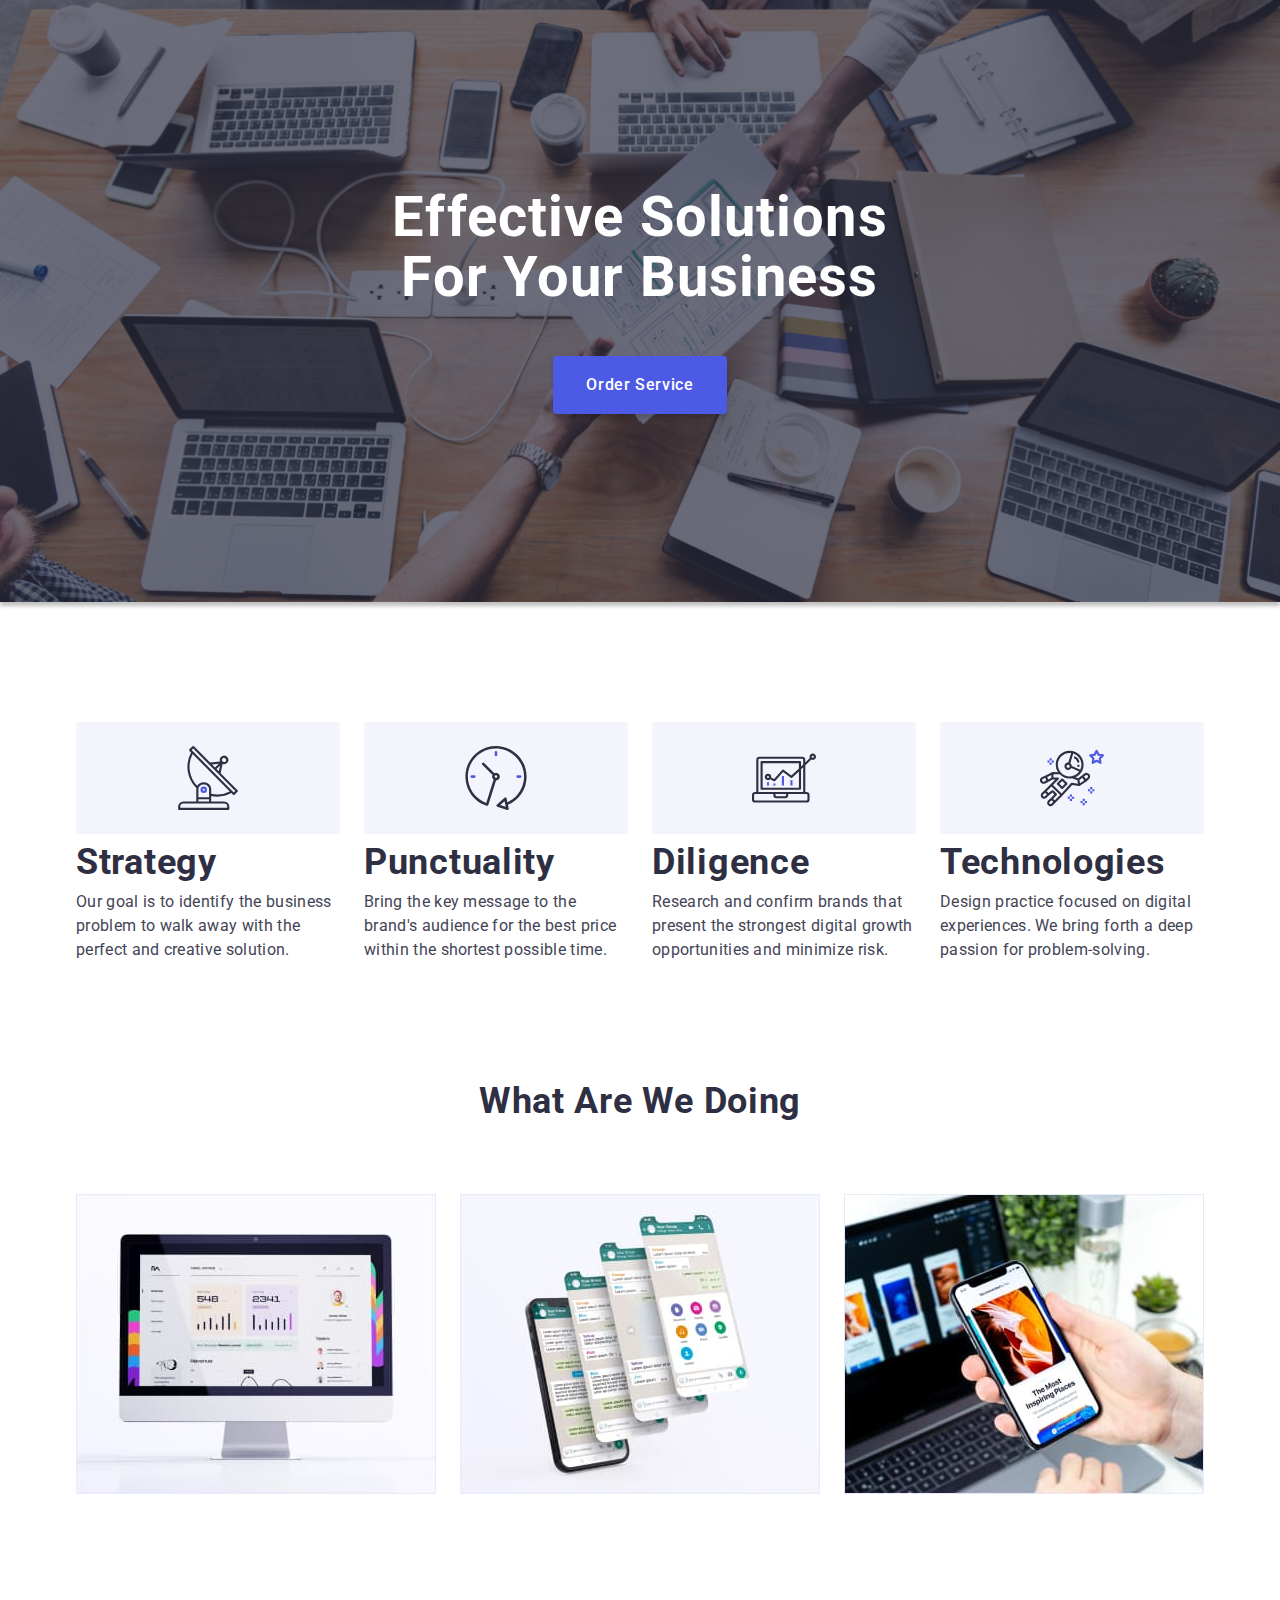
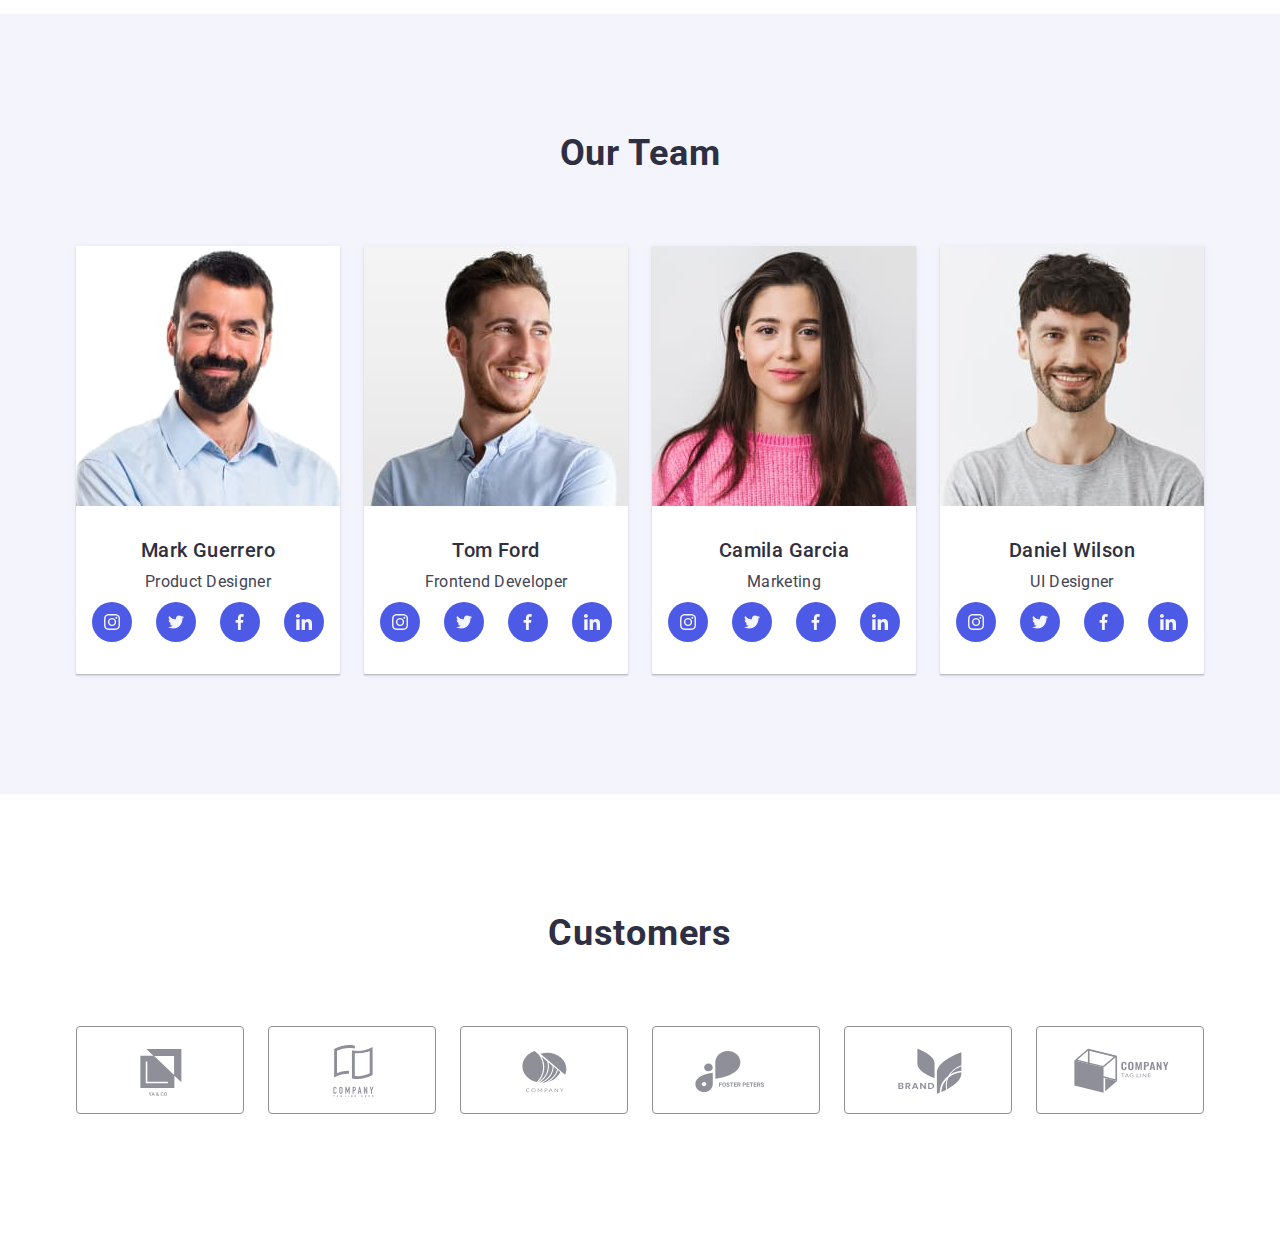
==== index.html @ 7eb2011d "added customers section" ====
<!DOCTYPE html>
<html lang="en">
  <head>
    <meta charset="UTF-8" />
    <meta http-equiv="X-UA-Compatible" content="IE=edge" />
    <meta name="viewport" content="width=device-width, initial-scale=1.0" />
    <title>Web Studio</title>
    <link rel="preconnect" href="https://fonts.googleapis.com" />
    <link rel="preconnect" href="https://fonts.gstatic.com" crossorigin />
    <link
      href="https://fonts.googleapis.com/css2?family=Raleway:wght@800&family=Roboto:wght@400;500;700;900&display=swap"
      rel="stylesheet"
    />
    <link rel="preconnect" href="https://fonts.googleapis.com" />
    <link rel="preconnect" href="https://fonts.gstatic.com" crossorigin />
    <link
      rel="stylesheet"
      href="https://cdnjs.cloudflare.com/ajax/libs/modern-normalize/1.1.0/modern-normalize.min.css"
    />
    <link rel="stylesheet" href="./css/styles.css" />
    <link rel="stylesheet" href="./css/mobile.css" />
    <link rel="stylesheet" href="./css/tablet.css" />
    <link rel="stylesheet" href="./css/desktop.css" />
  </head>
  <body>
    <main>
      <!-- hero -->
      <section class="section hero-section">
        <div class="container">
          <h1 class="title hero-title">
            Effective Solutions for Your Business
          </h1>
          <button type="button" class="button hero-button" data-modal-open>
            Order Service
          </button>
        </div>
      </section>

      <!-- секція переваги -->
      <section class="advantages-section">
        <div class="container">
          <h2 class="visually-hidden">advantages</h2>
          <ul class="list advantages-list">
            <li class="item">
              <div class="advantages-icon-thumb">
                <svg width="64" height="64">
                  <use href="./images/icons.svg#icon-antenna"></use>
                </svg>
              </div>
              <h3 class="title advantages-title">Strategy</h3>
              <p class="description-paragraph">
                Our goal is to identify the business problem to walk away with
                the perfect and creative solution.
              </p>
            </li>
            <li class="item">
              <div class="advantages-icon-thumb">
                <svg width="64" height="64">
                  <use href="./images/icons.svg#icon-clock"></use>
                </svg>
              </div>
              <h3 class="title advantages-title">Punctuality</h3>
              <p class="description-paragraph">
                Bring the key message to the brand's audience for the best price
                within the shortest possible time.
              </p>
            </li>
            <li class="item">
              <div class="advantages-icon-thumb">
                <svg width="64" height="64">
                  <use href="./images/icons.svg#icon-diagram"></use>
                </svg>
              </div>
              <h3 class="title advantages-title">Diligence</h3>
              <p class="description-paragraph">
                Research and confirm brands that present the strongest digital
                growth opportunities and minimize risk.
              </p>
            </li>
            <li class="item">
              <div class="advantages-icon-thumb">
                <svg width="64" height="64">
                  <use href="./images/icons.svg#icon-astronaut"></use>
                </svg>
              </div>
              <h3 class="title advantages-title">Technologies</h3>
              <p class="description-paragraph">
                Design practice focused on digital experiences. We bring forth a
                deep passion for problem-solving.
              </p>
            </li>
          </ul>
        </div>
      </section>

      <!-- секція що ми робимо -->
      <section class="doing-section">
        <div class="container">
          <h2 class="title section-title doing-title">What are we doing</h2>
          <ul class="list doing-list">
            <li class="item">
              <img src="./images/img1.jpg" alt="computer" width="360" />
            </li>
            <li class="item">
              <img src="./images/img2.jpg" alt="cellphone scrins" width="360" />
            </li>
            <li class="item">
              <img src="./images/img3.jpg" alt="cellphone" width="360" />
            </li>
          </ul>
        </div>
      </section>
      
      <!-- секція наша команда  -->
      <section class="team-section">
        <div class="container">
          <h2 class="title section-title">Our Team</h2>
          <ul class="list team-list">
            <li class="item">
              <img src="./images/team1.jpg" alt="Mark Guerrero" width="264" />
              <div class="team-descr">
                <h3 class="title card-title">Mark Guerrero</h3>
                <p class="description-paragraph">Product Designer</p>
                <ul class="social-media-list list">
                  <li class="social-media-item">
                    <a href="" class="social-media-link">
                      <svg class="social-media-icon" width="16" height="16">
                        <use href="./images/icons.svg#icon-instagram"></use>
                      </svg>
                    </a>
                  </li>
                  <li class="social-media-item">
                    <a href="" class="social-media-link">
                      <svg class="social-media-icon" width="16" height="16">
                        <use href="./images/icons.svg#icon-twitter"></use>
                      </svg>
                    </a>
                  </li>
                  <li class="social-media-item">
                    <a href="" class="social-media-link">
                      <svg class="social-media-icon" width="16" height="16">
                        <use href="./images/icons.svg#icon-facebook"></use>
                      </svg>
                    </a>
                  </li>
                  <li class="social-media-item">
                    <a href="" class="social-media-link">
                      <svg class="social-media-icon" width="16" height="16">
                        <use href="./images/icons.svg#icon-linkedin"></use>
                      </svg>
                    </a>
                  </li>
                </ul>
              </div>
            </li>
            <li class="item">
              <img src="./images/team2.jpg" alt="Tom Ford" width="264" />
              <div class="team-descr">
                <h3 class="title card-title">Tom Ford</h3>
                <p class="description-paragraph">Frontend Developer</p>
                <ul class="social-media-list list">
                  <li class="social-media-item">
                    <a href="" class="social-media-link">
                      <svg class="social-media-icon" width="16" height="16">
                        <use href="./images/icons.svg#icon-instagram"></use>
                      </svg>
                    </a>
                  </li>
                  <li class="social-media-item">
                    <a href="" class="social-media-link">
                      <svg class="social-media-icon" width="16" height="16">
                        <use href="./images/icons.svg#icon-twitter"></use>
                      </svg>
                    </a>
                  </li>
                  <li class="social-media-item">
                    <a href="" class="social-media-link">
                      <svg class="social-media-icon" width="16" height="16">
                        <use href="./images/icons.svg#icon-facebook"></use>
                      </svg>
                    </a>
                  </li>
                  <li class="social-media-item">
                    <a href="" class="social-media-link">
                      <svg class="social-media-icon" width="16" height="16">
                        <use href="./images/icons.svg#icon-linkedin"></use>
                      </svg>
                    </a>
                  </li>
                </ul>
              </div>
            </li>
            <li class="item">
              <img src="./images/team3.jpg" alt="Camila Garcia" width="264" />
              <div class="team-descr">
                <h3 class="title card-title">Camila Garcia</h3>
                <p class="description-paragraph">Marketing</p>
                <ul class="social-media-list list">
                  <li class="social-media-item">
                    <a href="" class="social-media-link">
                      <svg class="social-media-icon" width="16" height="16">
                        <use href="./images/icons.svg#icon-instagram"></use>
                      </svg>
                    </a>
                  </li>
                  <li class="social-media-item">
                    <a href="" class="social-media-link">
                      <svg class="social-media-icon" width="16" height="16">
                        <use href="./images/icons.svg#icon-twitter"></use>
                      </svg>
                    </a>
                  </li>
                  <li class="social-media-item">
                    <a href="" class="social-media-link">
                      <svg class="social-media-icon" width="16" height="16">
                        <use href="./images/icons.svg#icon-facebook"></use>
                      </svg>
                    </a>
                  </li>
                  <li class="social-media-item">
                    <a href="" class="social-media-link">
                      <svg class="social-media-icon" width="16" height="16">
                        <use href="./images/icons.svg#icon-linkedin"></use>
                      </svg>
                    </a>
                  </li>
                </ul>
              </div>
            </li>
            <li class="item">
              <img src="./images/team4.jpg" alt="Daniel Wilson" width="264" />
              <div class="team-descr">
                <h3 class="title card-title">Daniel Wilson</h3>
                <p class="description-paragraph">UI Designer</p>
                <ul class="social-media-list list">
                  <li class="social-media-item">
                    <a href="" class="social-media-link">
                      <svg class="social-media-icon" width="16" height="16">
                        <use href="./images/icons.svg#icon-instagram"></use>
                      </svg>
                    </a>
                  </li>
                  <li class="social-media-item">
                    <a href="" class="social-media-link">
                      <svg class="social-media-icon" width="16" height="16">
                        <use href="./images/icons.svg#icon-twitter"></use>
                      </svg>
                    </a>
                  </li>
                  <li class="social-media-item">
                    <a href="" class="social-media-link">
                      <svg class="social-media-icon" width="16" height="16">
                        <use href="./images/icons.svg#icon-facebook"></use>
                      </svg>
                    </a>
                  </li>
                  <li class="social-media-item">
                    <a href="" class="social-media-link">
                      <svg class="social-media-icon" width="16" height="16">
                        <use href="./images/icons.svg#icon-linkedin"></use>
                      </svg>
                    </a>
                  </li>
                </ul>
              </div>
            </li>
          </ul>
        </div>
      </section>

      <!-- секція клієнти -->
      <section class="customers-section">
        <div class="container">
          <h2 class="title section-title">Customers</h2>
          <ul class="list customers-list">
            <li class="customers-list-item">
              <a class="customers-link link" href="">
                <svg class="customers-icon" width="104" height="56">
                  <use href="./images/icons.svg#icon-customer1"></use>
                </svg>
              </a>
            </li>
            <li class="customers-list-item">
              <a class="customers-link link" href="">
                <svg class="customers-icon" width="104" height="56">
                  <use href="./images/icons.svg#icon-customer2"></use>
                </svg>
              </a>
            </li>
            <li class="customers-list-item">
              <a class="customers-link link" href="">
                <svg class="customers-icon" width="104" height="56">
                  <use href="./images/icons.svg#icon-customer3"></use>
                </svg>
              </a>
            </li>
            <li class="customers-list-item">
              <a class="customers-link link" href="">
                <svg class="customers-icon" width="104" height="56">
                  <use href="./images/icons.svg#icon-customer4"></use>
                </svg>
              </a>
            </li>
            <li class="customers-list-item">
              <a class="customers-link link" href="">
                <svg class="customers-icon" width="104" height="56">
                  <use href="./images/icons.svg#icon-customer5"></use>
                </svg>
              </a>
            </li>
            <li class="customers-list-item">
              <a class="customers-link link" href="">
                <svg class="customers-icon" width="104" height="56">
                  <use href="./images/icons.svg#icon-customer6"></use>
                </svg>
              </a>
            </li>
          </ul>
        </div>
      </section>
    </main>
  </body>
</html>
---- css/styles.css ----
/* root */
:root {
    --primary-font: 'Roboto', sans-serif;
    --secondary-font: 'Raleway', sans-serif;
    --primary-black-color: #2E2F42;
    --primary-white-color: #fff;
    --secondary-white-color: #F4F4FD;
    --secondary-black-color: #434455;
    --grey-on-footer-color: #E7E9FC;
    --primary-blue-color: #4D5AE5;
    --secondary-blue-color: #404BBF;
    --grey-icon-color: #8E8F99;
    --modal-window-color: #FCFCFC;
    --duration: 250ms;
    --timing-function: cubic-bezier(0.4, 0, 0.2, 1);
}

/* general styles */
h1,
h2,
h3,
h4,
h5,
h6,
ul,
div,
section,
p,
img {
    margin: 0;
    padding: 0;
}

.list {
    list-style: none;
}

a {
    text-decoration: none;
}

body {
    color: var(--primary-black-color);
    background-color: var(--primary-white-color);
    font-family: var(--primary-font);
}

img {
    display: block;
    max-width: 100%;
    height: auto;
}

.visually-hidden {
    position: absolute;
    height: 1px;
    margin: -1px;
    border: 0;
    padding: 0;
    white-space: nowrap;
    clip-path: inset(100%);
    clip: rect(0 0 0 0);
    overflow: hidden;
    width: 1px;
}

.container {
    max-width: 428px;
    width: 100%;
    padding-left: 15px;
    padding-right: 15px;
    margin: 0 auto;
}

.button {
    border: none;
    cursor: pointer;
    transition: background-color var(--duration) var(--timing-function), color var(--duration) var(--timing-function);
    border-radius: 4px;
    border: 1px solid transparent;
}

.flex {
    display: flex;
}

/* titles */
.section-title {
    font-size: 36px;
    line-height: 1.11;
    text-align: center;
    letter-spacing: 0.02em;
    text-transform: capitalize;
}

.advantages-title {
    font-weight: 700;
    font-size: 36px;
    line-height: calc(40 / 36);
    letter-spacing: 0.02em;
    color: var(--primary-black-color);
    text-align: center;
}

/* paragraphs */
.description-paragraph {
    font-weight: 500;
    font-size: 16px;
    line-height: 1.5;
    letter-spacing: 0.02em;
    color: var(--secondary-black-color);
}

/* hero */
.hero-section {
    padding-top: 100px;
    padding-bottom: 100px;
    background-color: var(--primary-black-color);
    text-align: center;
    background-image: linear-gradient(rgba(46, 47, 66, 0.7), rgba(46, 47, 66, 0.7)), url(../images/people-office.jpg);
    background-repeat: no-repeat;
    background-position: center; 
    background-color: var(--primary-black-color);
    background-size: cover;
    margin-left: auto;
    margin-right: auto;
    box-shadow: 0px 4px 4px rgba(0, 0, 0, 0.25);
}

.hero-title {
    max-width: 320px;
    margin: 0 auto 48px auto;
    color: var(--primary-white-color);
    text-transform: capitalize;
    text-align: center;
}

.hero-button {
    padding: 16px 32px;
    box-shadow: 0px 4px 4px rgba(0, 0, 0, 0.15);
    font-weight: 500;
    font-size: 16px;
    line-height: 1.5;
    letter-spacing: 0.04em;
    color: var(--primary-white-color);
    background-color: var(--primary-blue-color);
}

/* advantages section */
.advantages-section {
    max-width: 100%;
    padding-top: 120px;
    padding-bottom: 120px;
    margin: 0 auto;
}

.advantages-list {
    display: flex;
    flex-direction: column;
    row-gap: 24px;
}
.advantages-list .item {
    flex-basis: calc((100% - 72px) / 4);
}

.advantages-list .advantages-title {
    margin-bottom: 8px;
}

.advantages-icon-thumb {
    display: none;
}


/* what are we doing section */

.doing-section {
    display: none;
}

/* our team section */

.team-section {
    padding-top: 96px;
    padding-bottom: 128px;
    background-color: var(--secondary-white-color);
}

.team-section .section-title {
    margin-bottom: 72px;
}

.team-list {
    display: flex;
    flex-direction: column;
    gap: 72px;
    margin: 0;
    padding: 0;
    justify-content: center;
    align-items: center;
}

.team-list .item {
    flex-basis: calc((100% - 72px) / 3);
    box-shadow: 0px 1px 6px rgba(46, 47, 66, 0.08), 0px 1px 1px rgba(46, 47, 66, 0.16), 0px 2px 1px rgba(46, 47, 66, 0.08);
}

.card-title {
    font-weight: 500;
    font-size: 20px;
    line-height: 1.2;
    text-align: center;
    letter-spacing: 0.02em;
}

.team-descr {
    padding: 32px 16px;
    background-color: var(--primary-white-color);
    border-radius: 0px 0px 4px 4px;
    text-align: center;
}

.description-paragraph {
    margin-top: 8px;
    font-weight: 400;
}

.social-media-list {
    margin-top: 8px;
    display: flex;
    justify-content: center;
    column-gap: 24px;
}

.social-media-link {
    display: flex;
    width: 40px;
    height: 40px;
    border-radius: 50%;
    background-color: var(--primary-blue-color);
    align-items: center;
    justify-content: center;
    transition: background-color var(--duration) var(--timing-function);
}

.social-media-link:hover, .social-media-link:focus {
    background-color: var(--secondary-blue-color);
}

.social-media-icon {
    fill: currentColor;
}

/* customers-section */
.customers-section {
    padding-top: 96px;
    padding-bottom: 96px;
}

.customers-list {
    display: flex;
    flex-direction: row;
    flex-wrap: wrap;
    margin-top: 72px;
    justify-content: center;
    column-gap: 16px;
    row-gap: 72px;
}

.customers-list-item {
    width: 190px;
    /* width: calc((100%-16px) / 2); */
    height: 88px;
    /* flex-basis: calc((100% - 72px) / 4); */

}

.customers-link {
    display: flex;
    width: 100%;
    height: 100%;
    color: var(--grey-icon-color);
    border: 1px solid var(--grey-icon-color);
    border-radius: 4px;
    align-items: center;
    justify-content: center;
    transition: color var(--duration) var(--timing-function), border-color var(--duration) var(--timing-function);
}

.customers-icon {
    fill: currentColor;
}

.customers-link:is(:hover, :focus) {
    color: var(--secondary-blue-color);
    border-color: var(--secondary-blue-color);
}
---- css/mobile.css ----
@media screen and (min-width: 480px) {
    .container {
        width: 100%;
    }

    .hero-section {
        padding-top: 112px;
        padding-bottom: 112px;
    }

    .hero-title {
        margin: 0 auto 72px auto;
        font-size: 36px;
        line-height: calc(40 / 36);
        letter-spacing: 0.02em;
    }

    /* advantages section */

    .advantages-section {
        padding-top: 96px;
        padding-bottom: 96px;
    }
    
    .advantages-list .advantages-title {
        margin-bottom: 8px;
    }

    /* our team section */

    /* customers-section */
}
---- css/tablet.css ----
@media screen and (min-width: 768px) {
    .container {
        max-width: 768px;
        width: 100%;
    }

    .hero-section {
        padding-top: 112px;
        padding-bottom: 112px;
    }

    .hero-title {
        margin: 0 auto 40px auto;
        max-width: 496px;
        font-size: 56px;
        line-height: 1.07;
    }

    .advantages-title {
        text-align: left;
    }

    /* advantages section */
    .advantages-section {
        max-width: 100%;
        margin: 0 auto;
    }
    
    .advantages-list {
        display: flex;
        flex-wrap: wrap;
        flex-direction: row;
        column-gap: 24px;
        row-gap: 72px;
        /* align-items: center; */
        justify-content: center;
    }

    .advantages-list .item {
        flex-basis: calc((100% - 24px) / 2);
    }
    
    .advantages-list .advantages-title {
        margin-bottom: 8px;
    }

    /* our team section */

    .team-section {
        padding-bottom: 104px;
    }

    .team-list {
        flex-direction: row;
        flex-wrap: wrap;
        column-gap: 24px;
        row-gap: 64px;
        margin: 0;
        padding: 0;
        justify-content: center;
        align-items: center;
    }

    .card-title {
        text-align: center;
    }

    /* customers-section */

    .customers-list {
        column-gap: 24px;
    }
}
---- css/desktop.css ----
@media screen and (min-width: 1200px) {
    .container {
        max-width: 1158px;
        width: 100%;
    }

    .hero-section {
        padding-top: 188px;
        padding-bottom: 188px;
    }

    .hero-title {
        margin: 0 auto 48px auto;
        max-width: 496px;
    }

    .description-paragraph {
        font-weight: 400;
    }

    /* advantages section */

.advantages-section {
    padding-top: 120px;
    padding-bottom: 120px;
}

.advantages-list {
    display: flex;

}

.advantages-list .item {
    flex-basis: calc((100% - 72px) / 4);
}

.advantages-list .advantages-title {
    margin-bottom: 8px;
}

.advantages-icon-thumb {
    display: flex;
    background-color: var(--secondary-white-color);
    width: 264px;
    height: 112px;
    justify-content: center;
    align-items: center;
    margin-bottom: 8px;
    border-radius: 4px;
}

/* what are we doing section */
.doing-section {
    display: block;
    padding-bottom: 120px;
}

.doing-title {
    margin-bottom: 72px;
}

.doing-list {
    display: flex;
    column-gap: 24px;
}

.doing-list .item {
    flex-basis: calc((100% - 48px) / 2);
}

/* our team section */

.team-section {
    padding-top: 120px;
    padding-bottom: 120px;
    background-color: var(--secondary-white-color);
}

.team-list {
    display: flex;
    flex-direction: row;
    flex-wrap: nowrap;
    column-gap: 24px;
}

.social-media-link:hover, .social-media-link:focus {
    background-color: var(--secondary-blue-color);
}

.social-media-icon {
    fill: currentColor;
}

/* customers-section */
.customers-section {
    padding-top: 120px;
    padding-bottom: 120px;
}

.customers-list {
    flex-wrap: nowrap;
}

.customers-list-item {
    width: 168px;
}

}
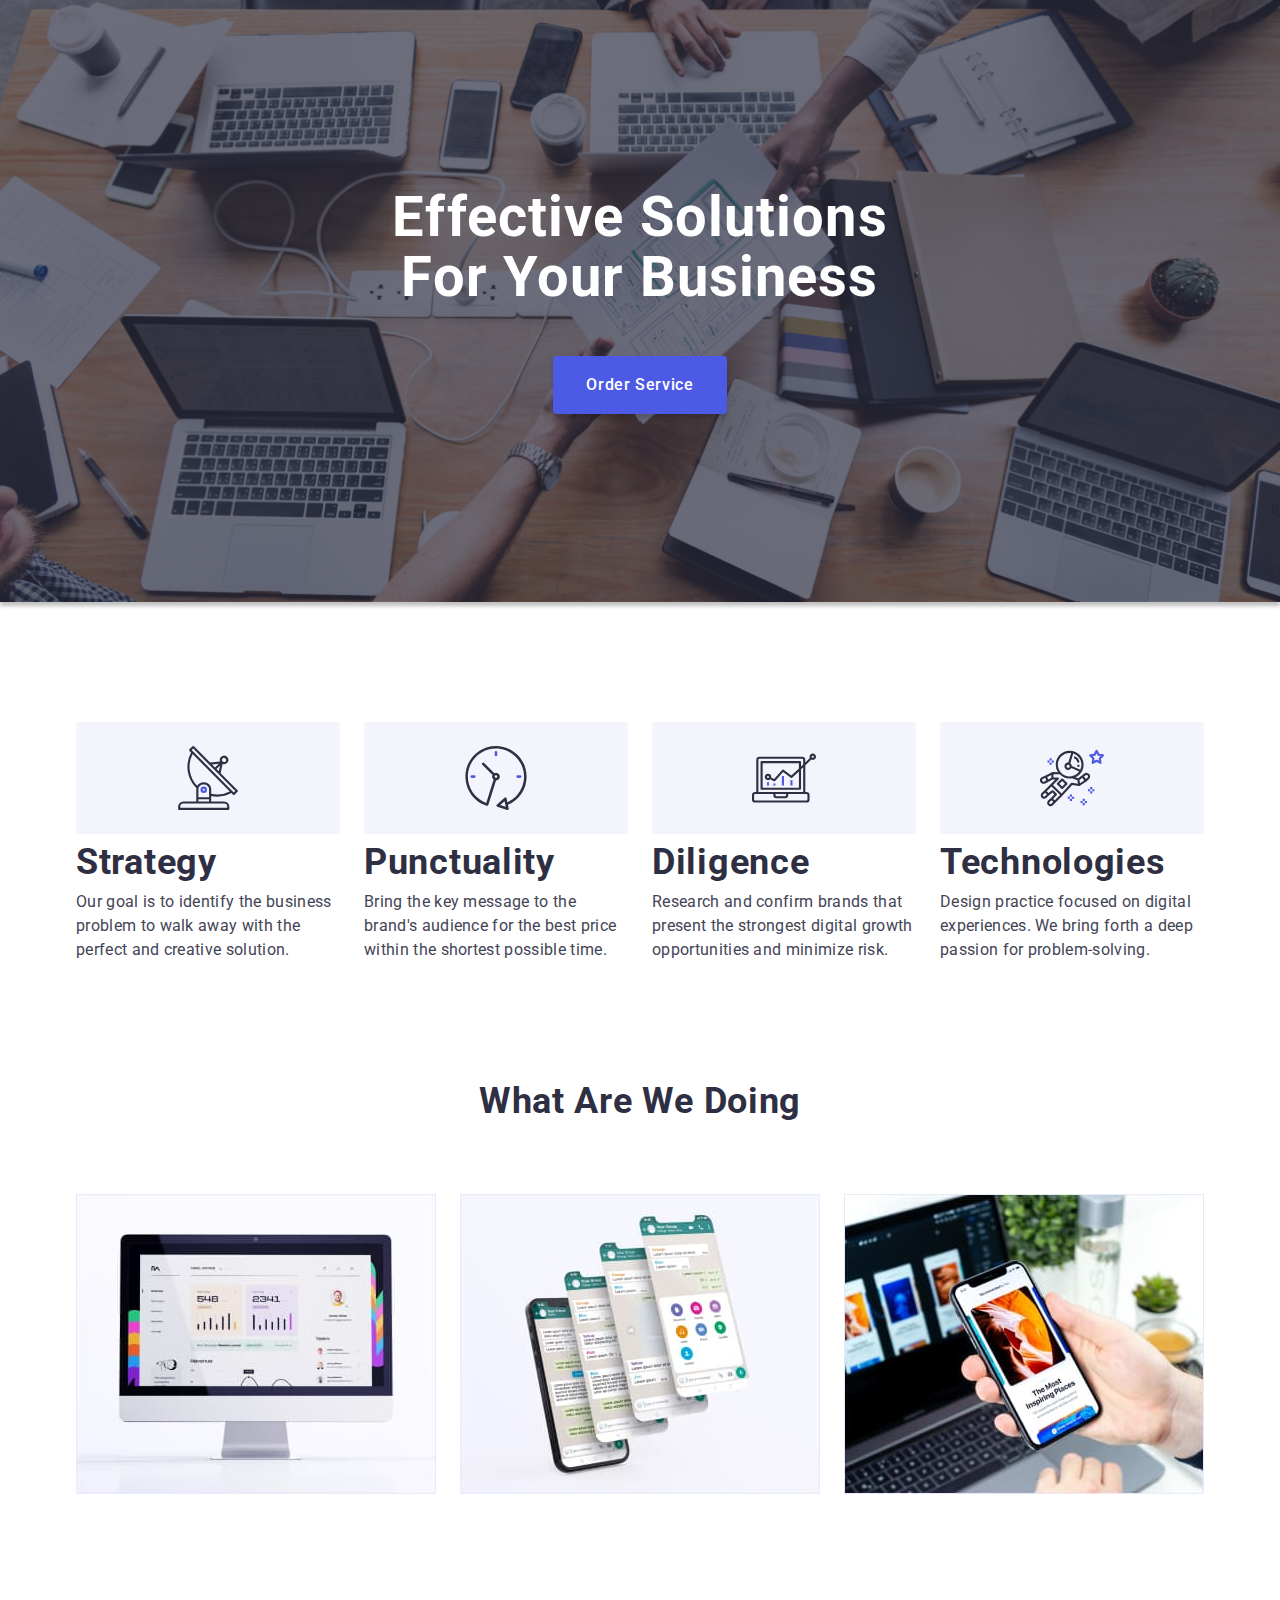
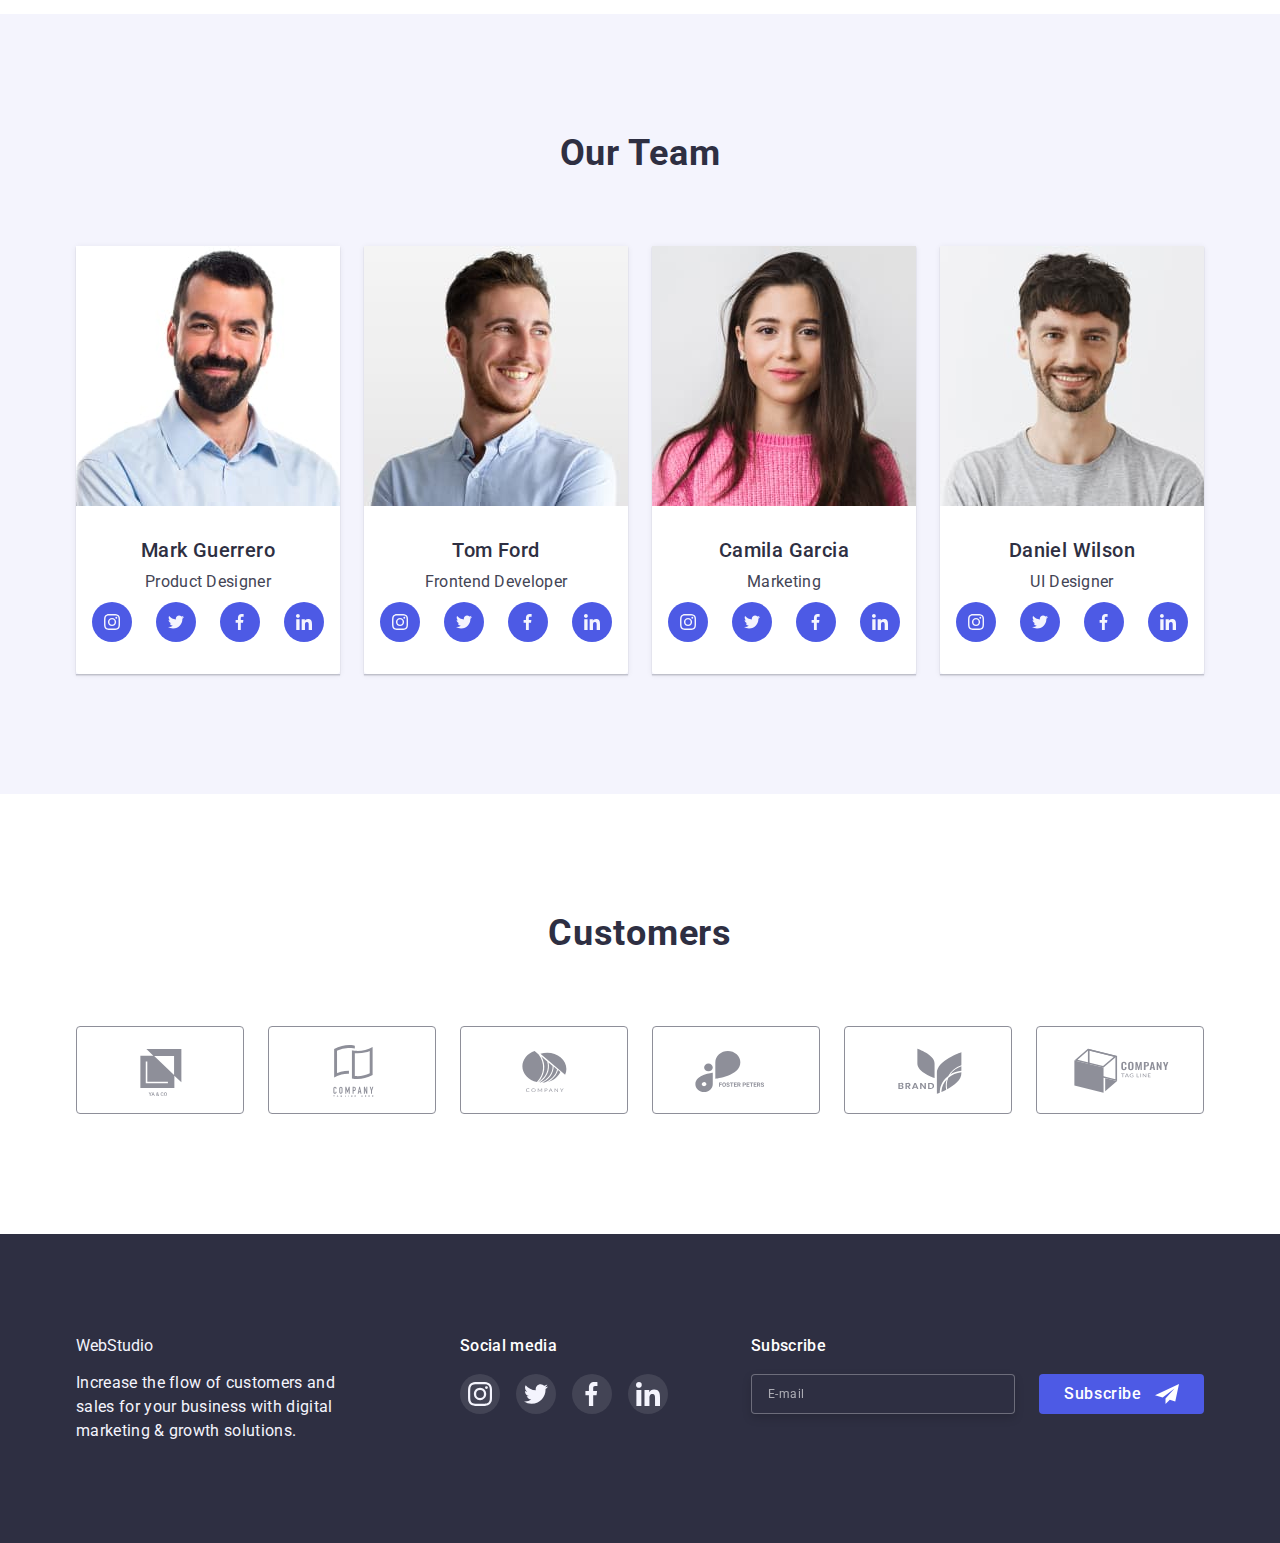
==== commit e76f7585: "started footer" ====
--- a/index.html
+++ b/index.html
@@ -319,5 +319,73 @@
         </div>
       </section>
     </main>
+
+    <footer class="footer-section">
+      <div class="container footer-container flex">
+        <!-- футер -->
+        <div class="footer-left-column">
+          <a class="logo footer-logo" href="./index.html"
+            ><span class="footer-logo-span">Web</span>Studio</a
+          >
+          <p class="description-paragraph footer-description">
+            Increase the flow of customers and sales for your business with
+            digital marketing & growth solutions.
+          </p>
+        </div>
+        <div class="footer-social-media-div">
+          <p class="footer-social-media-descr">Social media</p>
+          <ul class="list footer-social-media-list">
+            <li class="footer-social-media-item">
+              <a class="link footer-social-media-link" href="">
+                <svg class="footer-social-media-icon" width="24" height="24">
+                  <use href="./images/icons.svg#icon-instagram"></use>
+                </svg>
+              </a>
+            </li>
+            <li class="footer-social-media-item">
+              <a class="link footer-social-media-link" href="">
+                <svg class="footer-social-media-icon" width="24" height="24">
+                  <use href="./images/icons.svg#icon-twitter"></use>
+                </svg>
+              </a>
+            </li>
+            <li class="footer-social-media-item">
+              <a class="link footer-social-media-link" href="">
+                <svg class="footer-social-media-icon" width="24" height="24">
+                  <use href="./images/icons.svg#icon-facebook"></use>
+                </svg>
+              </a>
+            </li>
+            <li class="footer-social-media-item">
+              <a class="link footer-social-media-link" href="">
+                <svg class="footer-social-media-icon" width="24" height="24">
+                  <use href="./images/icons.svg#icon-linkedin"></use>
+                </svg>
+              </a>
+            </li>
+          </ul>
+        </div>
+
+        <form class="footer-form" name="footer-form">
+          <div class="form-field input">
+            <p>Subscribe</p>
+            <input
+              aria-label="email"
+              type="email"
+              name="email"
+              placeholder="E-mail"
+              autocomplete="off"
+              title="my@mail.com"
+            />
+          </div>
+          <button type="submit" class="button">
+            Subscribe
+            <svg width="24" height="24">
+              <use href="./images/icons.svg#send"></use>
+            </svg>
+          </button>
+        </form>
+      </div>
+    </footer>
   </body>
 </html>
--- a/css/styles.css
+++ b/css/styles.css
@@ -296,4 +296,146 @@
     border-color: var(--secondary-blue-color);
 }
 
-
+/* footer */
+.footer-container {
+    align-items: baseline;
+}
+
+.footer-logo {
+    color: var(--secondary-white-color);
+}
+
+.footer-description {
+    color: var(--secondary-white-color);
+    margin-top: 16px;
+    max-width: 264px;
+}
+
+.footer-section {
+    background-color: var(--primary-black-color);
+    padding-top: 96px;
+    padding-bottom: 96px;
+}
+
+.footer-social-media-div {
+    margin-left: 120px;
+}
+
+.footer-social-media-descr {
+    font-family: var(--primary-font);
+    color: var(--primary-white-color);
+    letter-spacing: 0.02em;
+    font-weight: 500;
+    font-size: 16px;
+    line-height: 1.5;
+}
+
+.footer-social-media-list {
+    margin-top: 16px;
+    display: flex;
+    column-gap: 16px;
+}
+
+.footer-social-media-item {
+    width: 40px;
+    height: 40px;
+    border-radius: 50%;
+    background-color: rgba(255, 255, 255, 0.1);
+}
+
+.footer-social-media-link {
+    color: var(--secondary-white-color);
+    display: flex;
+    width: 100%;
+    height: 100%;
+    border-radius: 50%;
+    align-items: center;
+    justify-content: center;
+    transition: background-color var(--duration) var(--timing-function);
+}
+
+.footer-social-media-icon {
+    fill: currentColor;
+}
+
+.footer-social-media-link:is(:hover, :focus) {
+    background-color: #31D0AA;
+}
+
+.footer-form {
+    margin-left: auto;
+    display: flex;
+    flex-direction: row;
+    align-items: flex-end;
+    column-gap: 24px;
+}
+
+.footer-form .form-field {
+    display: flex;
+    flex-direction: column;
+    row-gap: 16px;
+    margin-bottom: 0;
+}
+
+.footer-form p {
+    font-weight: 500;
+    font-size: 16px;
+    margin: 0;
+    line-height: calc(24/16);
+    letter-spacing: 0.02em;
+    color: var(--primary-white-color);
+}
+
+.footer-form input[type='email'] {
+    background-color: var(--primary-black-color);
+    border: 1px solid rgba(255, 255, 255, 0.3);
+    filter: drop-shadow(0px 4px 4px rgba(0, 0, 0, 0.15));
+    border-radius: 4px;
+    min-width: 264px;
+    min-height: 40px;
+    transition: background-color var(--duration) var(--timing-function);
+    padding-left: 16px;
+}
+
+.footer-form input[type='email']:is(:focus) {
+    background-color: var(--primary-white-color);
+    border: 1px solid var(--primary-blue-color);
+}
+
+.footer-form button[type='submit'] {
+    display: flex;
+    flex-direction: row;
+    padding: 8px 24px;
+    justify-content: space-between;
+    width: 165px;
+    height: 40px;
+    background-color: var(--primary-blue-color);
+    color: var(--primary-white-color);
+    box-shadow: none;
+    font-weight: 500;
+    font-size: 16px;
+    line-height: calc(24/16);
+    letter-spacing: 0.04em;
+    align-items: center;
+    transition: background-color var(--duration) var(--timing-function), box-shadow var(--duration) var(--timing-function);
+}
+
+.footer-form button[type='submit']:is(:hover, :focus) {
+    background-color: var(--secondary-blue-color);
+    box-shadow: 0px 4px 4px rgba(0, 0, 0, 0.15);
+}
+
+.footer-form button[type='submit'] svg {
+    fill: currentColor;
+}
+
+.footer-form input::placeholder {
+    letter-spacing: 0.04em;
+    color: rgba(255, 255, 255, 0.6);
+    font-weight: 400;
+    font-size: 12px;
+    line-height: calc(24 / 12);
+}
+
+
+
--- a/css/mobile.css
+++ b/css/mobile.css
@@ -30,4 +30,6 @@
     /* our team section */
 
     /* customers-section */
+
+    /* footer */
 }--- a/css/tablet.css
+++ b/css/tablet.css
@@ -71,4 +71,6 @@
     .customers-list {
         column-gap: 24px;
     }
+
+    /* footer */
 }--- a/css/desktop.css
+++ b/css/desktop.css
@@ -106,4 +106,11 @@
     width: 168px;
 }
 
+/* footer */
+
+.footer-section {
+    padding-top: 100px;
+    padding-bottom: 100px;
+}
+
 }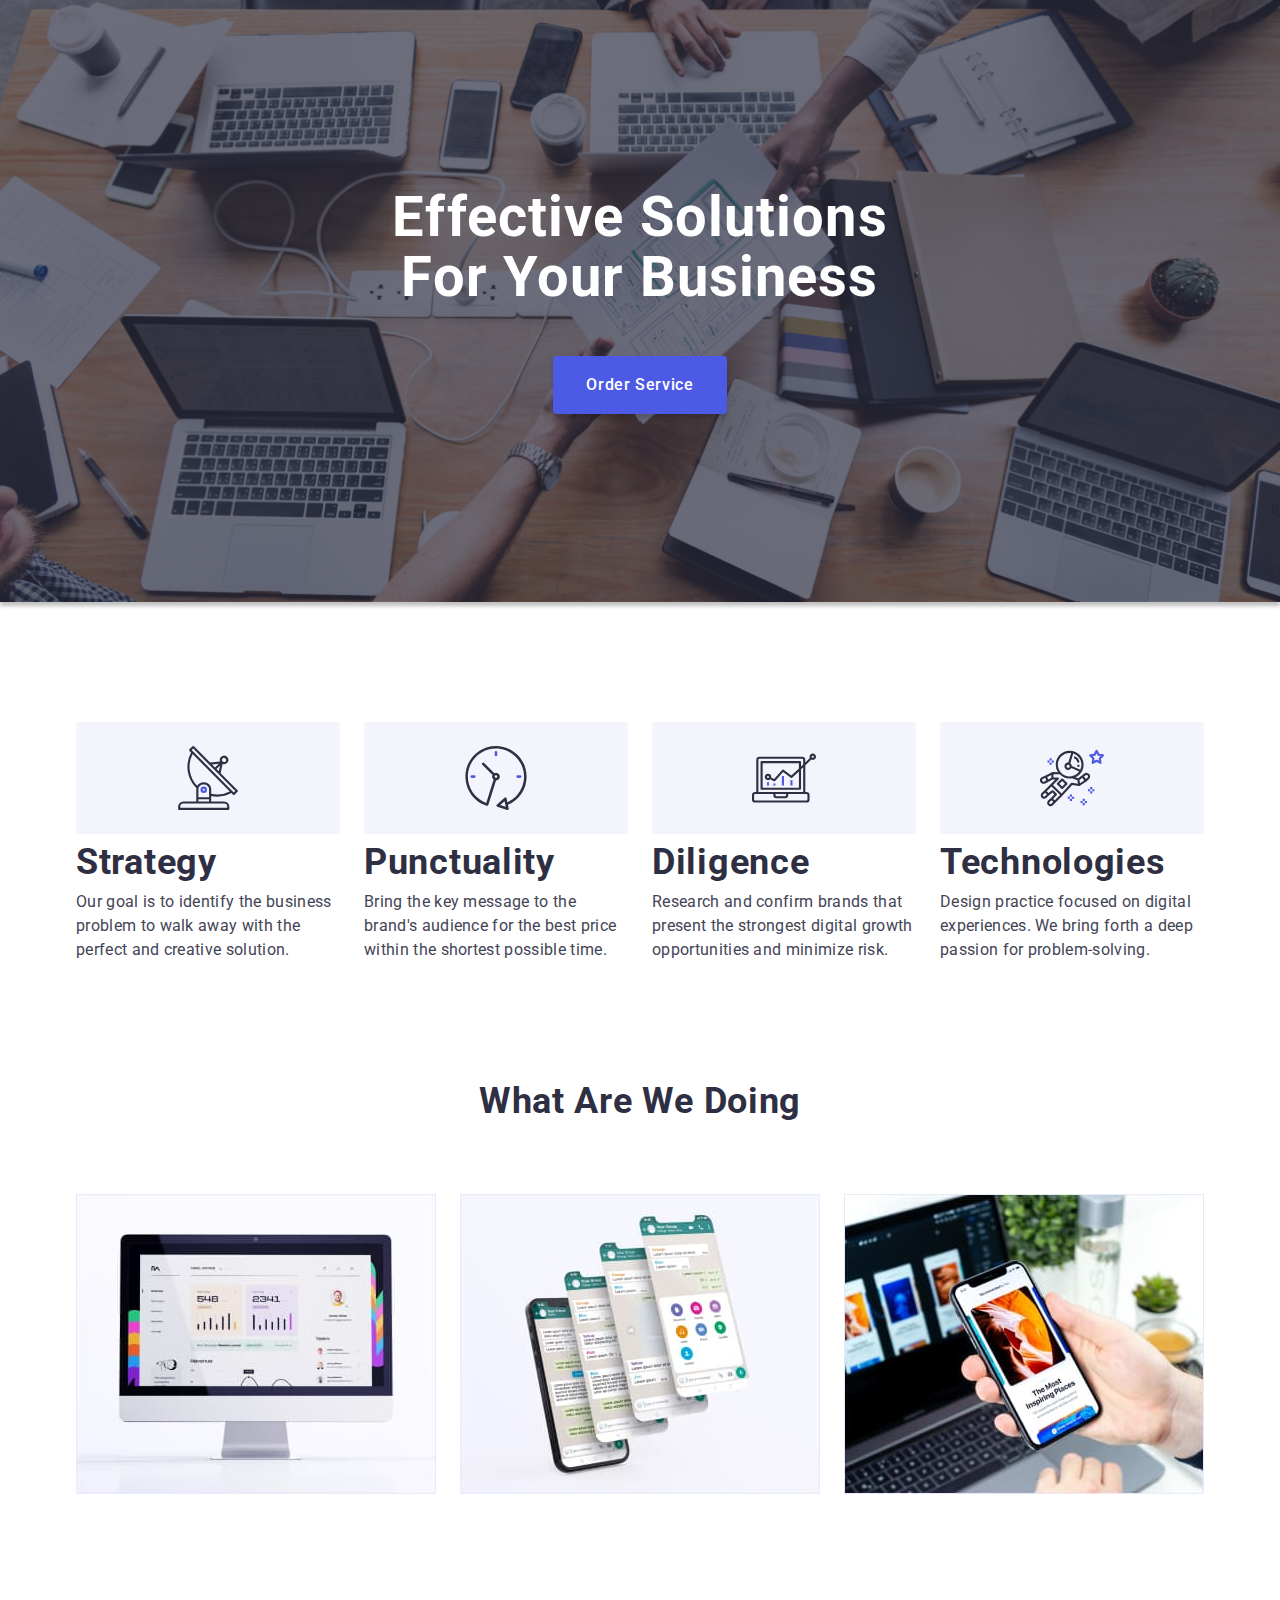
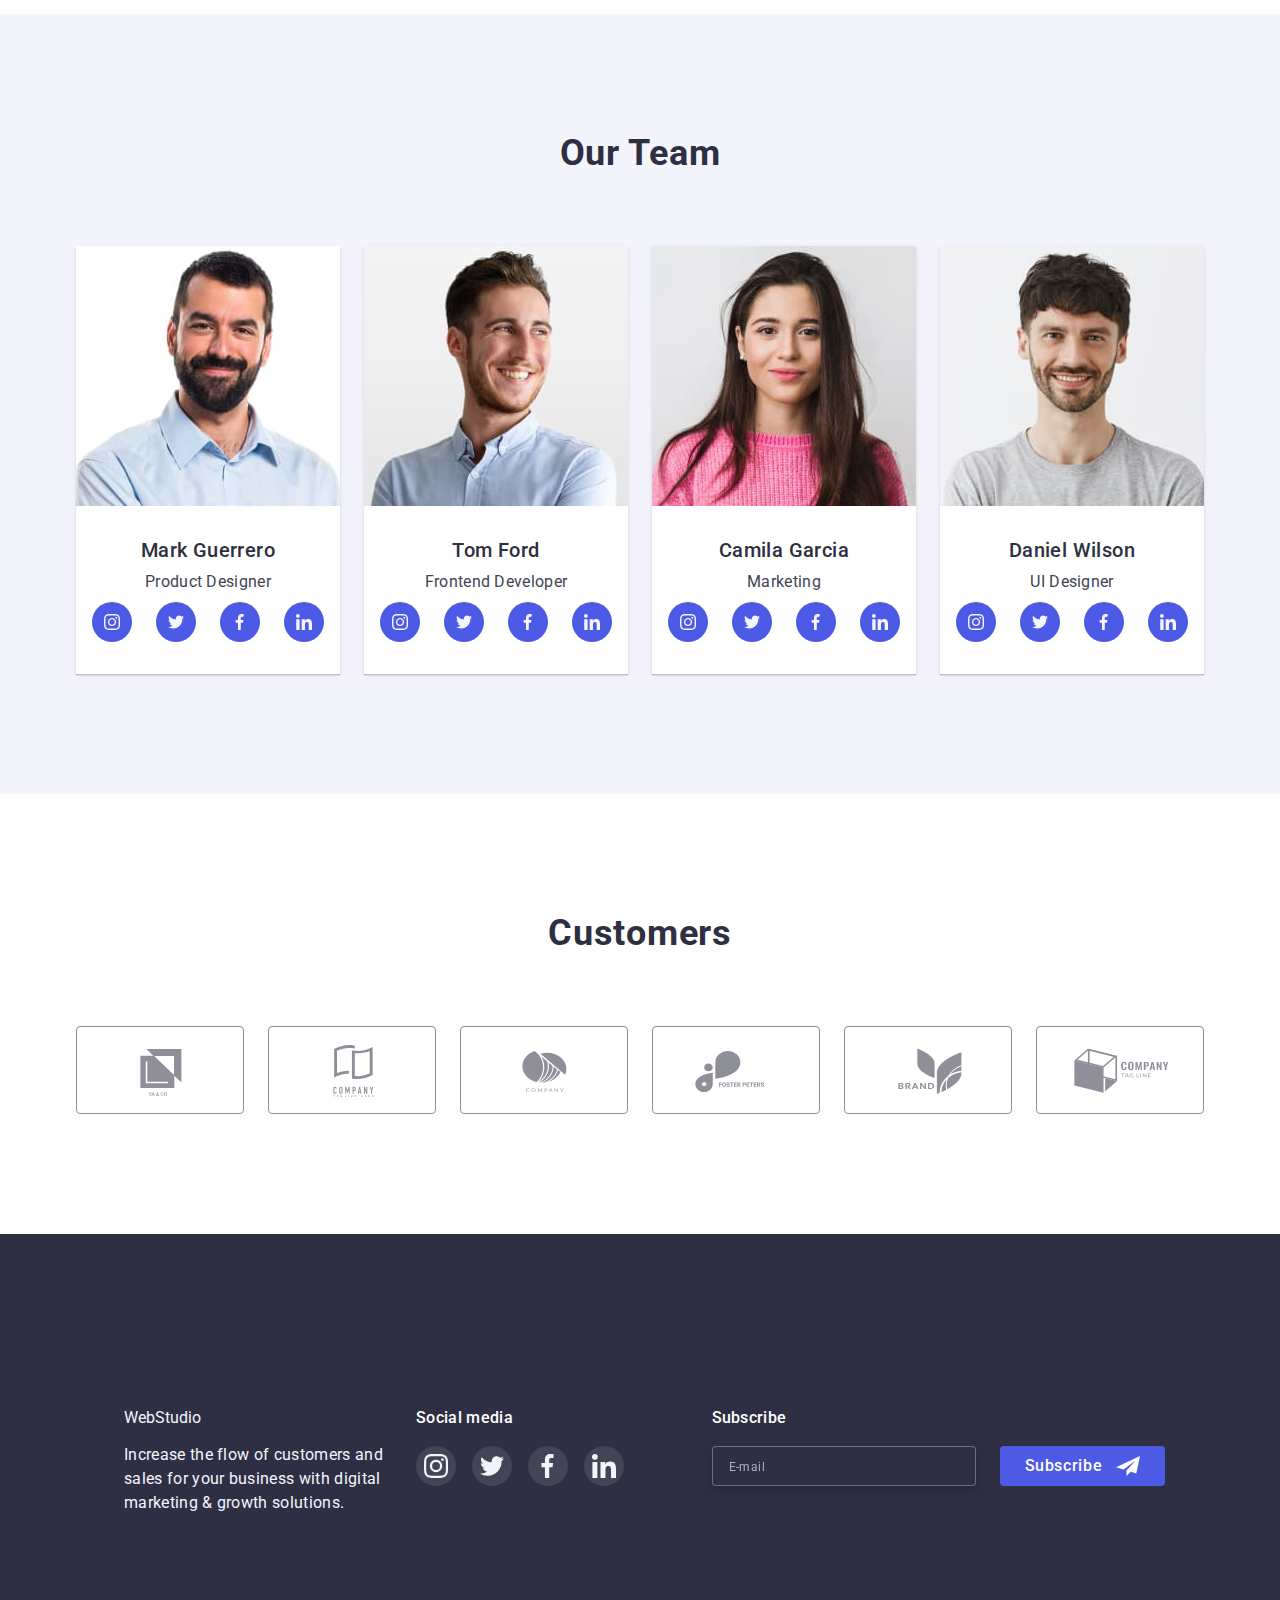
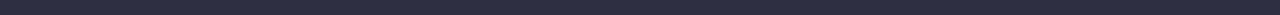
==== commit 209dacf3: "finished responsive styles" ====
--- a/index.html
+++ b/index.html
@@ -110,7 +110,7 @@
           </ul>
         </div>
       </section>
-      
+
       <!-- секція наша команда  -->
       <section class="team-section">
         <div class="container">
@@ -387,5 +387,92 @@
         </form>
       </div>
     </footer>
+
+    <!-- Backdrop -->
+    <div class="backdrop is-hidden" data-modal>
+      <div class="modal">
+        <button class="modal-close-button flex" type="button" data-modal-close>
+          <svg class="icon-close" width="8" height="8">
+            <use href="./images/icons.svg#icon-close"></use>
+          </svg>
+        </button>
+        <p class="modal-title">Leave your contacts and we will call you back</p>
+        <form class="modal-form">
+          <div class="form-field user-name-form">
+            <label class="user-name-label" for="user-name">Name</label>
+            <div class="input-form">
+              <input
+                class="user-name"
+                type="text"
+                name="user-name"
+                id="user-name"
+                pattern="^[a-zA-zа-яА-Я+$]"
+                minlength="2"
+                required
+              />
+              <svg width="18" height="18">
+                <use href="./images/icons.svg#man"></use>
+              </svg>
+            </div>
+          </div>
+          <div class="form-field user-tel-form">
+            <label class="user-tel-label" for="user-tel">Phone</label>
+            <div class="input-form">
+              <input
+                class="user-tel"
+                type="tel"
+                name="user-tel"
+                id="user-tel"
+                required
+                pattern="[0-9]{3}-[0-9]{3}-[0-9]{2}-[0-9]{2}"
+                title="xxx-xxx-xx-xx"
+              />
+              <svg width="18" height="24">
+                <use href="./images/icons.svg#tel"></use>
+              </svg>
+            </div>
+          </div>
+          <div class="form-field user-email-form">
+            <label class="user-email-label" for="user-email">Email</label>
+            <div class="input-form">
+              <input
+                class="user-email"
+                type="email"
+                name="user-email"
+                id="user-email"
+                required
+              />
+              <svg width="18" height="24">
+                <use href="./images/icons.svg#mail"></use>
+              </svg>
+            </div>
+          </div>
+          <div class="form-field text-input-form">
+            <label class="comment-label" for="comment">Comment</label>
+            <textarea
+              class="comment-area"
+              name="comment"
+              id="comment"
+              placeholder="Text input"
+            ></textarea>
+          </div>
+          <input
+            id="user-policy"
+            type="checkbox"
+            name="user_policy"
+            class="modal-form-check visually-hidden"
+          />
+          <label for="user-policy" class="modal-form-check-desc"
+            >I accept the terms and conditions of the&nbsp;<a
+              href=""
+              class="modal-policy-link"
+              >Privacy Policy</a
+            ></label
+          >
+          <button class="modal-form-submit button" type="submit">Send</button>
+        </form>
+      </div>
+    </div>
+    <script src="./js/modal.js"></script>
   </body>
 </html>
--- a/css/styles.css
+++ b/css/styles.css
@@ -146,6 +146,217 @@
     background-color: var(--primary-blue-color);
 }
 
+/* modal */
+
+.backdrop.is-hidden {
+    opacity: 0;
+    pointer-events: none;
+    visibility: hidden;
+}
+
+.backdrop {
+    position: fixed;
+    display: block;
+    top: 0;
+    left: 0;
+    visibility: visible;
+    background-color: rgba(46, 47, 66, 0.4);
+    width: 100%;
+    height: 100%;
+    opacity: 1;
+    transition: opacity var(--duration) var(--timing-function), visibility var(--duration) var(--timing-function);
+}
+
+.backdrop.is-hidden .modal {
+    transform: translate(-50%, -50%) scale(0.4);
+}
+
+.modal {
+    position: absolute;
+    top: 50%;
+    left: 50%;
+    padding: 72px 16px 24px 16px;
+    width: 100%;
+    max-width: 392px;
+    min-height: 586px;
+    background: var(--modal-window-color);
+    box-shadow: 0px 1px 1px rgba(0, 0, 0, 0.14), 0px 1px 3px rgba(0, 0, 0, 0.12), 0px 2px 1px rgba(0, 0, 0, 0.2);
+    border-radius: 4px;
+    transform: translate(-50%, -50%) scale(1);
+    transition: transform var(--duration) var(--timing-function);
+}
+
+.modal-close-button {
+    position: absolute;
+    top: 24px;
+    right: 24px;
+    background: var(--grey-on-footer-color);
+    color: #000;
+    border: 1px solid rgba(0, 0, 0, 0.1);
+    width: 24px;
+    height: 24px;
+    border-radius: 50%;
+    align-items: center;
+    cursor: pointer;
+    justify-content: center;
+    transition: color var(--duration) var(--timing-function), background-color var(--duration) var(--timing-function);
+}
+
+.icon-close {
+    fill: currentColor;
+}
+
+.modal-close-button:is(:hover, :focus) {
+    background-color: var(--secondary-blue-color);
+    color: var(--primary-white-color);
+}
+
+.modal-title {
+    margin-bottom: 16px;
+    text-align: center;
+    letter-spacing: 0.02em;
+    font-weight: 500;
+    font-size: 16px;
+    line-height: calc(24 / 16);
+}
+
+.form-field {
+    position: relative;
+    margin-bottom: 8px;
+}
+
+.text-input-form {
+    margin-bottom: 16px;
+}
+
+.form-field label {
+    display: block;
+    margin-bottom: 4px;
+    color: var(--grey-icon-color);
+}
+
+.form-field label:not(:last-child) {
+    font-weight: 400;
+    font-size: 12px;
+    line-height: calc(14 / 12);
+    letter-spacing: 0.01em;
+}
+
+.form-field input {
+    width: 100%;
+    height: 40px;
+    padding-left: 38px;
+    border: 1px solid rgba(33, 33, 33, 0.2);
+    border-radius: 4px;
+    transition: border-color var(--duration) var(--timing-function);
+}
+
+.input-form {
+    position: relative;
+}
+
+.form-field svg {
+    position: absolute;
+    top: 50%;
+    bottom: 0;
+    left: 16px;
+    transform: translateY(-50%);
+    fill: currentColor;
+    transition: fill var(--duration) var(--timing-function);
+}
+
+.form-field input:is(:focus, :active), .comment-area:is(:focus, :active) {
+    outline: none;
+    border-color: var(--primary-blue-color);
+}
+
+.form-field input:is(:focus, :active) + svg {
+    fill: var(--primary-blue-color);
+}
+
+.comment-area {
+    resize: none;
+    width: 100%;
+    height: 120px;
+    padding: 8px 16px;
+    border: 1px solid rgba(33, 33, 33, 0.2);
+    border-radius: 4px;
+    transition: border-color var(--duration) var(--timing-function);
+}
+
+.comment-area::placeholder {
+    color: rgba(117, 117, 117, 0.5);
+    font-weight: 400;
+    font-size: 12px;
+    line-height: calc(16 / 12);
+    letter-spacing: 0.04em;
+}
+
+.modal-form-check-desc::before {
+    display: block;
+    width: 16px;
+    height: 16px;
+    content: '';
+    border: 1.25px solid var(--primary-black-color);
+    border-radius: 2px;
+    margin-right: 8px;
+    transition: background-color var(--duration) var(--timing-function);
+}
+
+.modal-form-check:checked+.modal-form-check-desc::before {
+    color: var(--primary-white-color);
+    background-color: var(--secondary-blue-color);
+    background-image: url('../images/ok.svg');
+    background-repeat: no-repeat;
+    background-position: center;
+    border: none;
+}
+
+.modal-form-check-desc {
+    display: flex;
+    align-items: center;
+    font-size: 12px;
+    line-height: 1.33;
+    letter-spacing: 0.04em;
+    color: #757575;
+    margin-bottom: 24px;
+}
+
+.modal-policy-link {
+    color: var(--primary-blue-color);
+    text-decoration: underline;
+}
+
+.modal-form-check:focus+.modal-form-check-desc::before {
+    outline: 1px solid rgb(0, 95, 204);
+}
+
+.modal-form-submit {
+    display: block;
+    margin: 0 auto;
+    border: none;
+    padding: 16px 32px;
+    border-radius: 4px;
+    min-width: 169px;
+    box-shadow: 0px 4px 4px rgba(0, 0, 0, 0.15);
+    border-radius: 4px;
+
+    background-color: var(--primary-blue-color);
+    color: var(--primary-white-color);
+    font-family: 'Roboto', sans-serif;
+    font-weight: 500;
+    font-size: 16px;
+    line-height: 1.5;
+    letter-spacing: 0.04em;
+    cursor: pointer;
+    transition: background-color var(--duration) var(--timing-function);
+}
+
+.modal-form-submit:hover,
+.modal-form-submit:focus {
+    background-color: var(--secondary-blue-color);
+}
+
 /* advantages section */
 .advantages-section {
     max-width: 100%;
@@ -298,7 +509,9 @@
 
 /* footer */
 .footer-container {
-    align-items: baseline;
+    align-items: center;
+    flex-direction: column;
+    justify-content: center;
 }
 
 .footer-logo {
@@ -308,7 +521,7 @@
 .footer-description {
     color: var(--secondary-white-color);
     margin-top: 16px;
-    max-width: 264px;
+    max-width: 268px;
 }
 
 .footer-section {
@@ -318,7 +531,7 @@
 }
 
 .footer-social-media-div {
-    margin-left: 120px;
+    margin: 0 auto;
 }
 
 .footer-social-media-descr {
@@ -328,6 +541,8 @@
     font-weight: 500;
     font-size: 16px;
     line-height: 1.5;
+    text-align: center;
+    margin-top: 72px;
 }
 
 .footer-social-media-list {
@@ -365,9 +580,11 @@
 .footer-form {
     margin-left: auto;
     display: flex;
-    flex-direction: row;
-    align-items: flex-end;
-    column-gap: 24px;
+    flex-direction: column;
+    align-items: center;
+    row-gap: 16px;
+    margin: 72px auto 96px auto;
+    width: 100%;
 }
 
 .footer-form .form-field {
@@ -375,6 +592,7 @@
     flex-direction: column;
     row-gap: 16px;
     margin-bottom: 0;
+    width: 100%;
 }
 
 .footer-form p {
@@ -384,6 +602,7 @@
     line-height: calc(24/16);
     letter-spacing: 0.02em;
     color: var(--primary-white-color);
+    text-align: center;
 }
 
 .footer-form input[type='email'] {
--- a/css/tablet.css
+++ b/css/tablet.css
@@ -19,6 +19,11 @@
 
     .advantages-title {
         text-align: left;
+    }
+
+    /* modal */
+    .modal {
+        padding: 72px 24px 24px 24px;
     }
 
     /* advantages section */
@@ -73,4 +78,49 @@
     }
 
     /* footer */
+    .footer-section {
+        padding-left: 96px;
+    }
+
+    .footer-container {
+        align-items: baseline;
+        flex-direction: row;
+        flex-wrap: wrap;
+        justify-content: center;
+    }
+
+    .footer-social-media-div {
+        margin: 0 auto 0 24px;
+    }
+
+    .footer-social-media-descr {
+        text-align: left;
+        margin-top: 0;
+    }
+
+    .footer-form {
+        flex-direction: row;
+        align-items: end;
+        row-gap: 16px;
+        margin: 72px auto 0 0;
+        width: auto;
+    }
+
+    .footer-form .form-field {
+        margin-bottom: 0;
+        width: auto;
+    }
+
+    .footer-form p {
+        text-align: left;
+    }
+
+    .footer-form input[type='email'] {
+        width: 264px;
+    }
+
+    .footer-form button[type='submit'] {
+        margin-left: 24px;
+    }
+
 }--- a/css/desktop.css
+++ b/css/desktop.css
@@ -19,98 +19,106 @@
         font-weight: 400;
     }
 
+    /* modal */
+    .modal {
+        padding: 72px 24px 24px 24px;
+        width: 100%;
+        max-width: 408px;
+        min-height: 586px;
+    }
+
     /* advantages section */
 
-.advantages-section {
-    padding-top: 120px;
-    padding-bottom: 120px;
-}
+    .advantages-section {
+        padding-top: 120px;
+        padding-bottom: 120px;
+    }
 
-.advantages-list {
-    display: flex;
+    .advantages-list {
+        display: flex;
 
-}
+    }
 
-.advantages-list .item {
-    flex-basis: calc((100% - 72px) / 4);
-}
+    .advantages-list .item {
+        flex-basis: calc((100% - 72px) / 4);
+    }
 
-.advantages-list .advantages-title {
-    margin-bottom: 8px;
-}
+    .advantages-list .advantages-title {
+        margin-bottom: 8px;
+    }
 
-.advantages-icon-thumb {
-    display: flex;
-    background-color: var(--secondary-white-color);
-    width: 264px;
-    height: 112px;
-    justify-content: center;
-    align-items: center;
-    margin-bottom: 8px;
-    border-radius: 4px;
-}
+    .advantages-icon-thumb {
+        display: flex;
+        background-color: var(--secondary-white-color);
+        width: 264px;
+        height: 112px;
+        justify-content: center;
+        align-items: center;
+        margin-bottom: 8px;
+        border-radius: 4px;
+    }
 
-/* what are we doing section */
-.doing-section {
-    display: block;
-    padding-bottom: 120px;
-}
+    /* what are we doing section */
+    .doing-section {
+        display: block;
+        padding-bottom: 120px;
+    }
 
-.doing-title {
-    margin-bottom: 72px;
-}
+    .doing-title {
+        margin-bottom: 72px;
+    }
 
-.doing-list {
-    display: flex;
-    column-gap: 24px;
-}
+    .doing-list {
+        display: flex;
+        column-gap: 24px;
+    }
 
-.doing-list .item {
-    flex-basis: calc((100% - 48px) / 2);
-}
+    .doing-list .item {
+        flex-basis: calc((100% - 48px) / 2);
+    }
 
-/* our team section */
+    /* our team section */
 
-.team-section {
-    padding-top: 120px;
-    padding-bottom: 120px;
-    background-color: var(--secondary-white-color);
-}
+    .team-section {
+        padding-top: 120px;
+        padding-bottom: 120px;
+        background-color: var(--secondary-white-color);
+    }
 
-.team-list {
-    display: flex;
-    flex-direction: row;
-    flex-wrap: nowrap;
-    column-gap: 24px;
-}
+    .team-list {
+        display: flex;
+        flex-direction: row;
+        flex-wrap: nowrap;
+        column-gap: 24px;
+    }
 
-.social-media-link:hover, .social-media-link:focus {
-    background-color: var(--secondary-blue-color);
-}
+    .social-media-link:hover, .social-media-link:focus {
+        background-color: var(--secondary-blue-color);
+    }
 
-.social-media-icon {
-    fill: currentColor;
-}
+    .social-media-icon {
+        fill: currentColor;
+    }
 
-/* customers-section */
-.customers-section {
-    padding-top: 120px;
-    padding-bottom: 120px;
-}
+    /* customers-section */
+    .customers-section {
+        padding-top: 120px;
+        padding-bottom: 120px;
+    }
 
-.customers-list {
-    flex-wrap: nowrap;
-}
+    .customers-list {
+        flex-wrap: nowrap;
+    }
 
-.customers-list-item {
-    width: 168px;
-}
+    .customers-list-item {
+        width: 168px;
+    }
 
-/* footer */
+    /* footer */
 
-.footer-section {
-    padding-top: 100px;
-    padding-bottom: 100px;
-}
+    .footer-section {
+        padding-top: 100px;
+        padding-bottom: 100px;
+    }
 
 }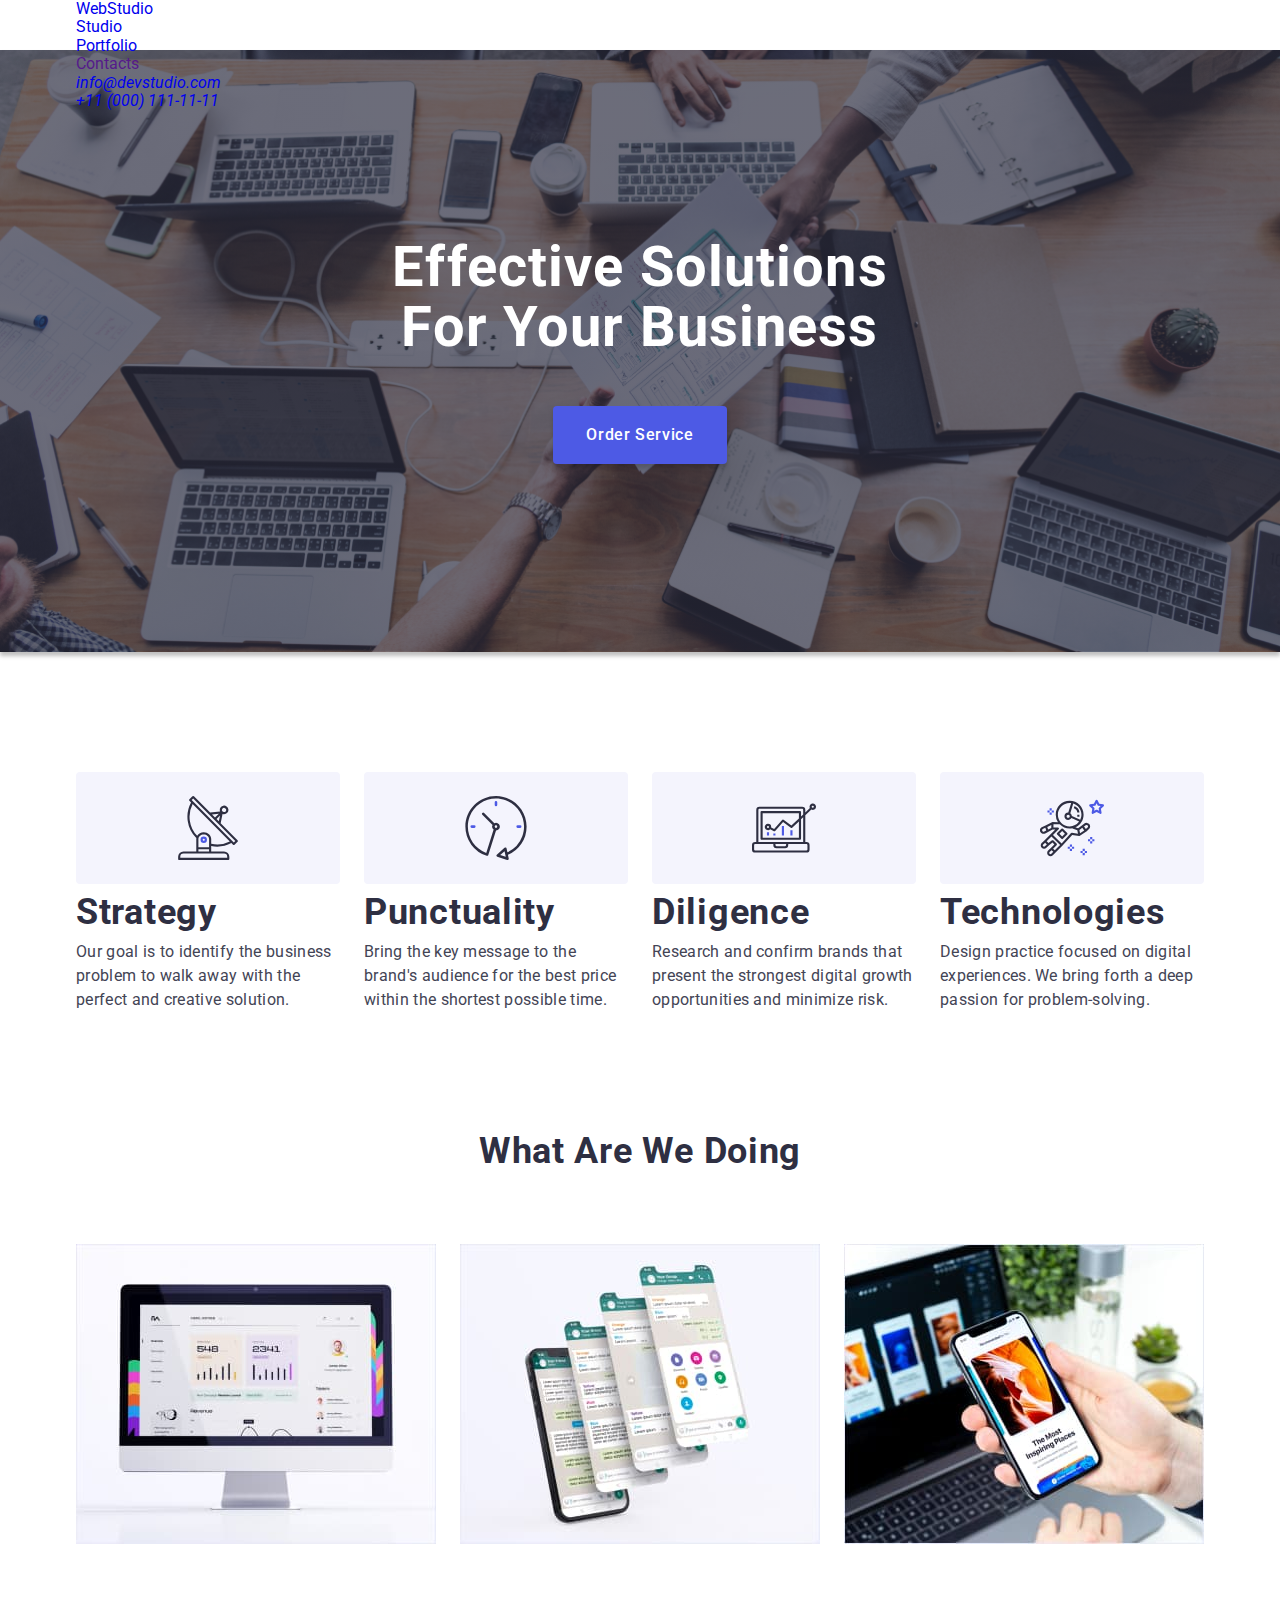
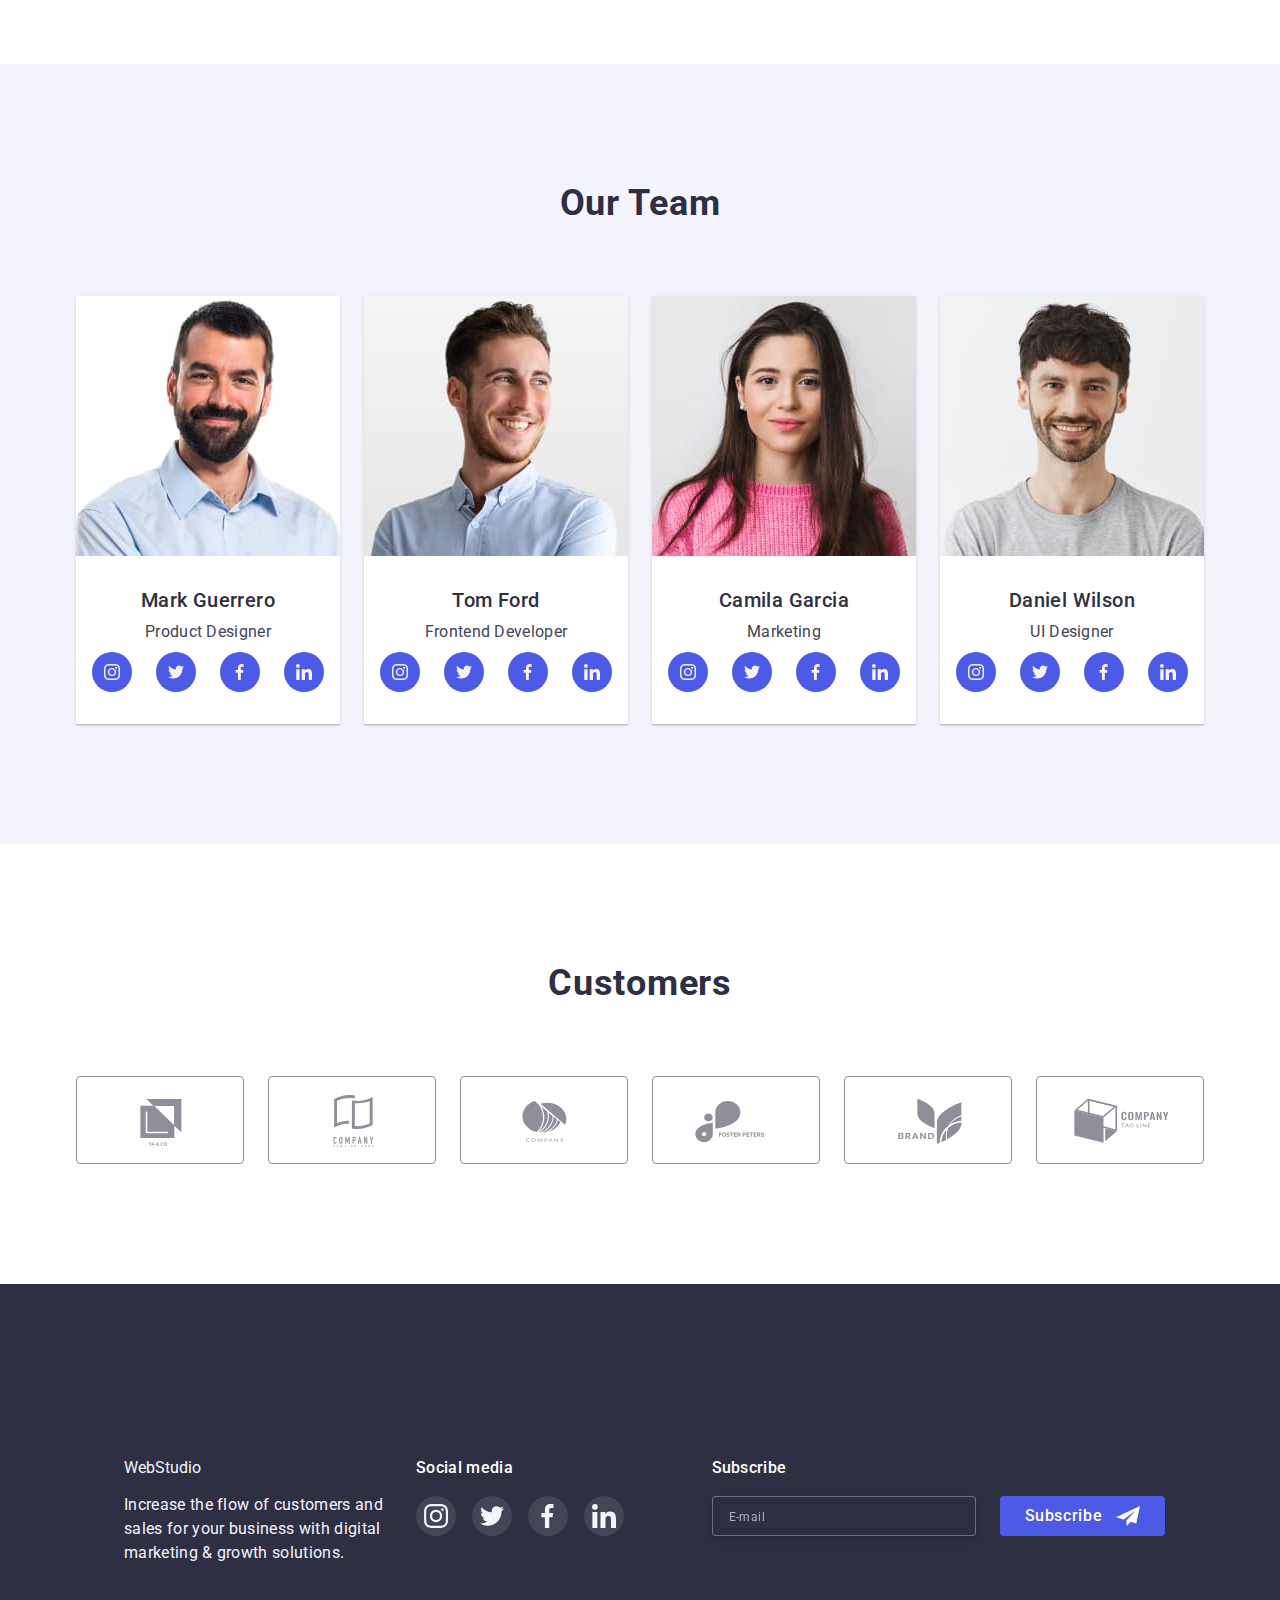
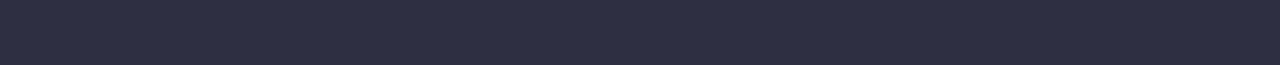
==== commit bdd4bc7b: "added menu-js" ====
--- a/index.html
+++ b/index.html
@@ -23,6 +23,47 @@
     <link rel="stylesheet" href="./css/desktop.css" />
   </head>
   <body>
+    <!-- хедер -->
+    <header class="header">
+      <div class="container flex-content">
+        <!-- головне меню навігації -->
+        <nav class="site-nav">
+          <a class="logo" href="./index.html"
+            ><span class="header-logo-span">Web</span>Studio</a
+          >
+          <ul class="list nav-list">
+            <li class="item">
+              <a href="./index.html" class="active link">Studio</a>
+            </li>
+            <li class="item">
+              <a href="./portfolio.html" class="link">Portfolio</a>
+            </li>
+            <li class="item"><a href="" class="link">Contacts</a></li>
+          </ul>
+        </nav>
+        <!-- телефон - емейл -->
+        <address class="address-list">
+          <ul class="list contact-list">
+            <li class="item">
+              <a href="mailto:info@devstudio.com" class="link"
+                >info@devstudio.com</a
+              >
+            </li>
+            <li class="item">
+              <a href="tel:+110001111111" class="link">+11 (000) 111-11-11</a>
+            </li>
+          </ul>
+        </address>
+      </div>
+
+      <div class="menu-container" id="menu-container" data-menu>
+        <div class="navigations"></div>
+        <div class="contacts"></div>
+      </div>
+    </header>
+
+
+
     <main>
       <!-- hero -->
       <section class="section hero-section">
@@ -474,5 +515,6 @@
       </div>
     </div>
     <script src="./js/modal.js"></script>
+    <script src="./js/mobile-menu.js"></script>
   </body>
 </html>
--- a/css/styles.css
+++ b/css/styles.css
@@ -102,6 +102,44 @@
     text-align: center;
 }
 
+/* button in index and portfolio */
+.hero-button {
+    padding: 16px 32px;
+    box-shadow: 0px 4px 4px rgba(0, 0, 0, 0.15);
+    border-radius: 4px;
+    font-weight: 500;
+    font-size: 16px;
+    line-height: 1.5;
+    letter-spacing: 0.04em;
+    color: var(--primary-white-color);
+    background-color: var(--primary-blue-color);
+    border: 1px solid transparent;
+}
+
+.filter-button {
+    font-weight: 500;
+    font-size: 16px;
+    line-height: 1.5;
+    text-align: center;
+    letter-spacing: 0.04em;
+    background-color: var(--secondary-white-color);
+    color: var(--primary-blue-color);
+    border: 1px solid var(--grey-on-footer-color);
+    border-radius: 4px;
+}
+
+.button {
+    transition: background-color var(--duration) var(--timing-function), color var(--duration) var(--timing-function);
+    border-radius: 4px;
+    border: 1px solid transparent;
+}
+
+.button:is(:hover, :focus) {
+    background-color: var(--secondary-blue-color);
+    color: var(--primary-white-color);
+    border: 1px solid transparent;
+}
+
 /* paragraphs */
 .description-paragraph {
     font-weight: 500;
@@ -109,6 +147,22 @@
     line-height: 1.5;
     letter-spacing: 0.02em;
     color: var(--secondary-black-color);
+}
+
+/*--------------------------------------- mobile-header-------------------------------- */
+.header {
+    position: relative;
+    height: 50px;
+    width: 100%;
+}
+.menu-container {
+    display: none;
+    position: absolute;
+    top: 100%;
+    left: 0;
+    width: 100%;
+    background-color: palegoldenrod;
+    height: 300px;
 }
 
 /* hero */
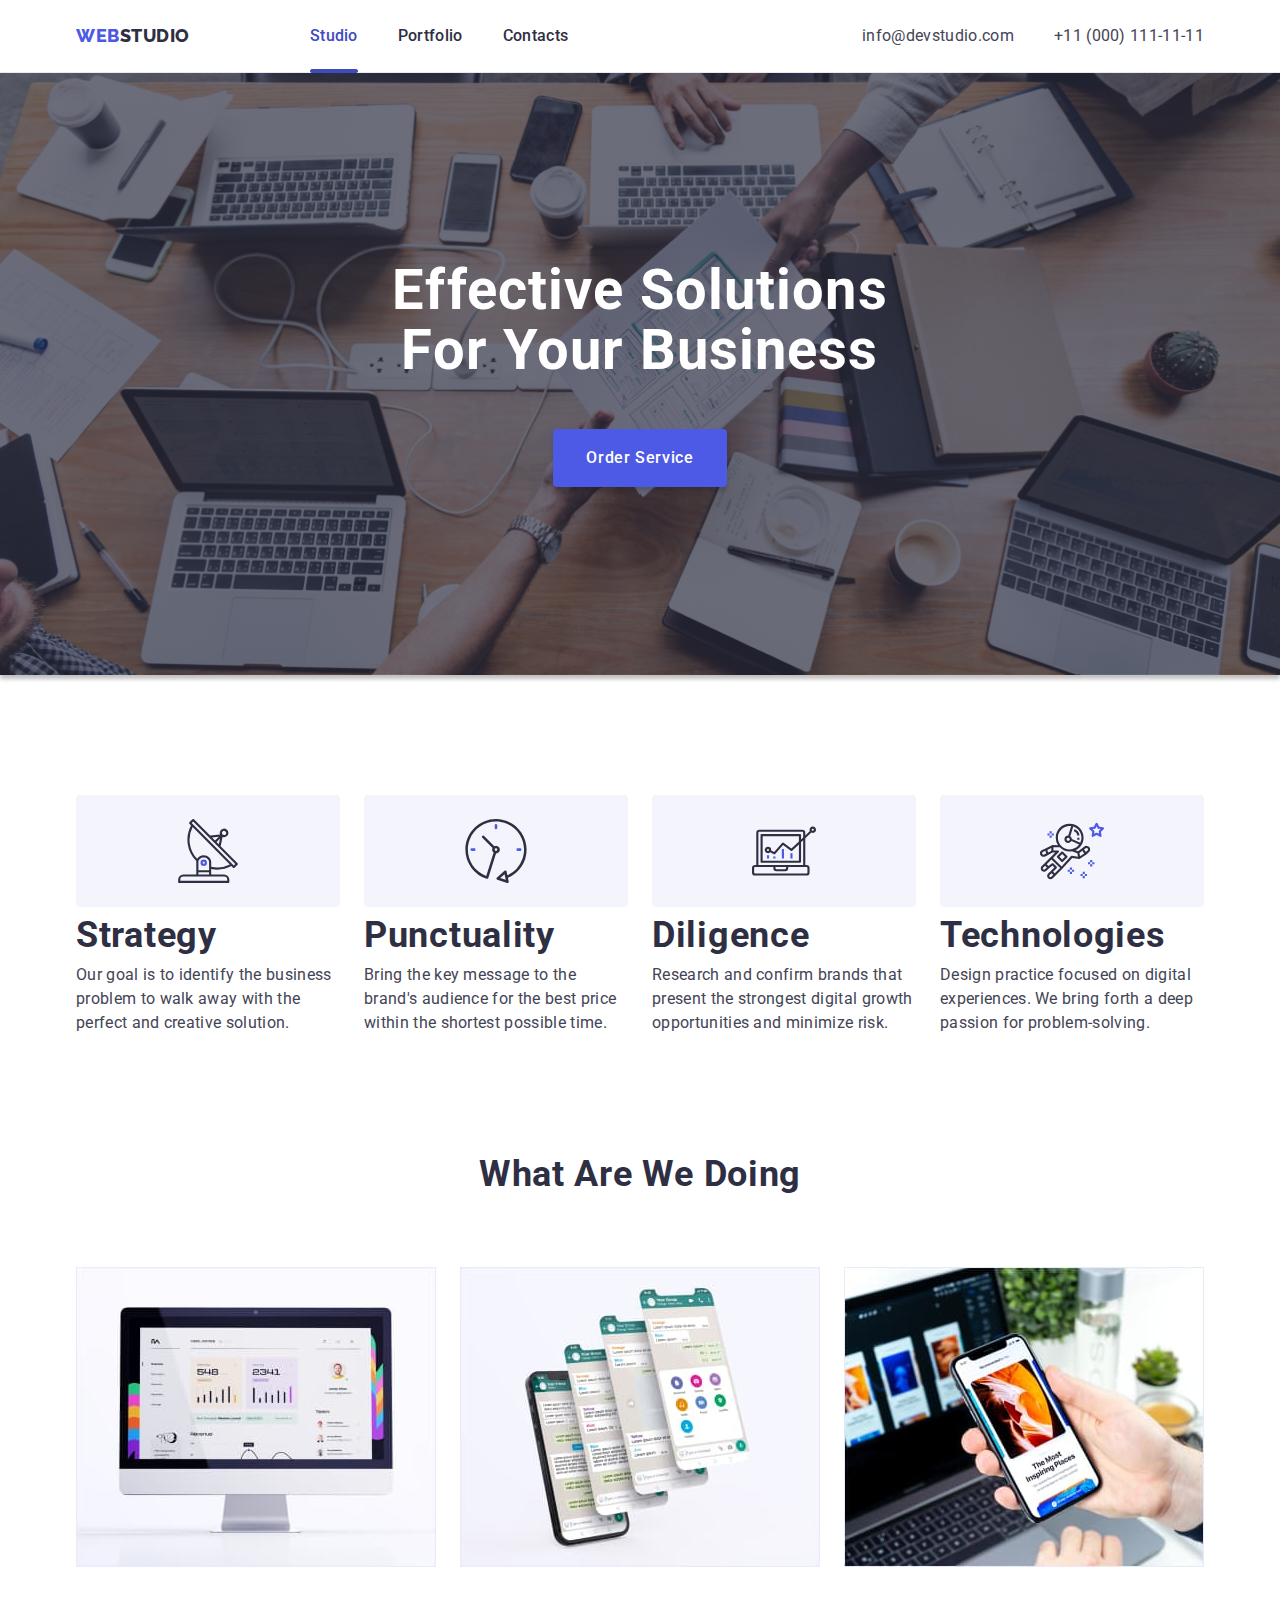
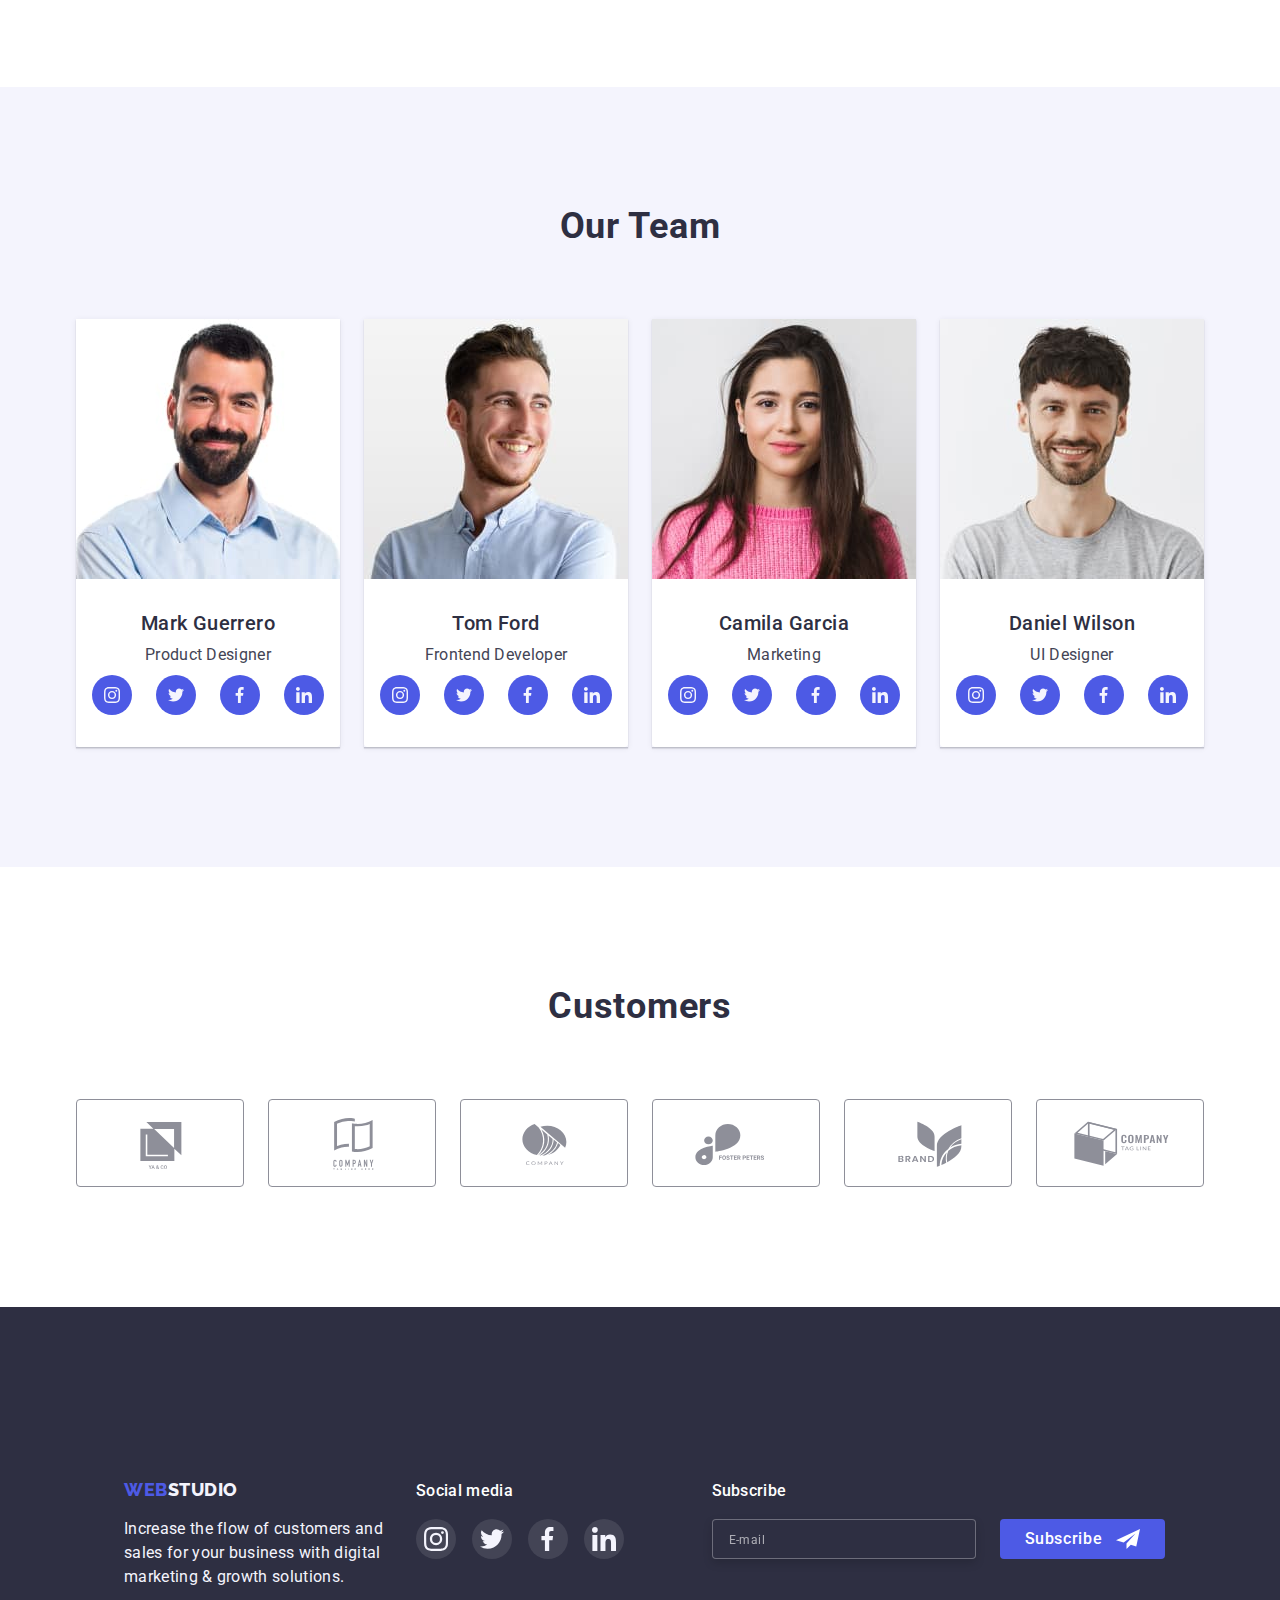
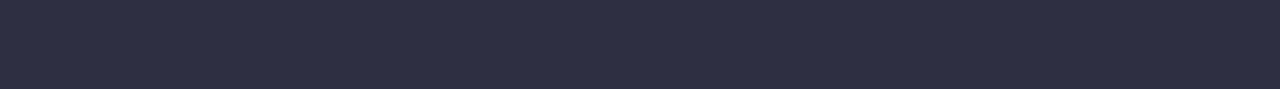
==== commit 54ba2ee1: "added mobile-menu" ====
--- a/index.html
+++ b/index.html
@@ -17,6 +17,12 @@
       rel="stylesheet"
       href="https://cdnjs.cloudflare.com/ajax/libs/modern-normalize/1.1.0/modern-normalize.min.css"
     />
+    <link
+      rel="stylesheet"
+      href="https://cdnjs.cloudflare.com/ajax/libs/modern-normalize/1.0.0/modern-normalize.min.css"
+      integrity="sha512-ISS7cAi1PEhQ8jnbJpJZMd29NlhNj4AWYyLOSp2CE/CsHxTCu+r+t0D2yoJudVrd0/8fTVPUVDzY5Tvli75u/g=="
+      crossorigin="anonymous"
+    />
     <link rel="stylesheet" href="./css/styles.css" />
     <link rel="stylesheet" href="./css/mobile.css" />
     <link rel="stylesheet" href="./css/tablet.css" />
@@ -41,6 +47,13 @@
             <li class="item"><a href="" class="link">Contacts</a></li>
           </ul>
         </nav>
+
+        <button type="button" class="js-open-menu mobile-menu-open">
+          <svg class="burger-icon" width="32" height="22">
+            <use href="./images/icons.svg#hamburger"></use>
+          </svg>
+        </button>
+
         <!-- телефон - емейл -->
         <address class="address-list">
           <ul class="list contact-list">
@@ -55,14 +68,74 @@
           </ul>
         </address>
       </div>
-
-      <div class="menu-container" id="menu-container" data-menu>
-        <div class="navigations"></div>
-        <div class="contacts"></div>
+      <div class="mobile-menu js-menu-container">
+        <div class="container mobile-menu-container">
+          <button type="button" class="mobile-menu-close js-close-menu">
+            <svg class="icon-close" width="8" height="8">
+              <use href="./images/icons.svg#icon-close"></use>
+            </svg>
+          </button>
+
+          <ul class="list mobile nav-list">
+            <li class="item">
+              <a href="./index.html" class="active link">Studio</a>
+            </li>
+            <li class="item">
+              <a href="./portfolio.html" class="link">Portfolio</a>
+            </li>
+            <li class="item"><a href="" class="link">Contacts</a></li>
+          </ul>
+
+          <div>
+            <address class="mobile-address">
+              <ul class="list mobile contact-list">
+                <li class="item number">
+                  <a href="tel:+110001111111" class="link"
+                    >+11 (000) 111-11-11</a
+                  >
+                </li>
+                <li class="item mail">
+                  <a href="mailto:info@devstudio.com" class="link"
+                    >info@devstudio.com</a
+                  >
+                </li>
+              </ul>
+            </address>
+
+            <ul class="mobile social-media-list list">
+              <li class="social-media-item">
+                <a href="" class="social-media-link">
+                  <svg class="social-media-icon" width="16" height="16">
+                    <use href="./images/icons.svg#icon-instagram"></use>
+                  </svg>
+                </a>
+              </li>
+              <li class="social-media-item">
+                <a href="" class="social-media-link">
+                  <svg class="social-media-icon" width="16" height="16">
+                    <use href="./images/icons.svg#icon-twitter"></use>
+                  </svg>
+                </a>
+              </li>
+              <li class="social-media-item">
+                <a href="" class="social-media-link">
+                  <svg class="social-media-icon" width="16" height="16">
+                    <use href="./images/icons.svg#icon-facebook"></use>
+                  </svg>
+                </a>
+              </li>
+              <li class="social-media-item">
+                <a href="" class="social-media-link">
+                  <svg class="social-media-icon" width="16" height="16">
+                    <use href="./images/icons.svg#icon-linkedin"></use>
+                  </svg>
+                </a>
+              </li>
+            </ul>
+          </div>
+        </div>
       </div>
     </header>
-
-
 
     <main>
       <!-- hero -->
--- a/css/styles.css
+++ b/css/styles.css
@@ -37,6 +37,7 @@
 
 a {
     text-decoration: none;
+    font-style: normal;
 }
 
 body {
@@ -150,20 +151,174 @@
 }
 
 /*--------------------------------------- mobile-header-------------------------------- */
+
 .header {
-    position: relative;
-    height: 50px;
-    width: 100%;
-}
-.menu-container {
+    border-bottom: 1px solid var(--grey-on-footer-color);
+    box-shadow: 0px 2px 1px rgba(46, 47, 66, 0.08), 0px 1px 1px rgba(46, 47, 66, 0.16), 0px 1px 6px rgba(46, 47, 66, 0.08);
+}
+
+.header-logo-span,
+.footer-logo-span {
+    color: var(--primary-blue-color);
+}
+
+.logo {
+    font-family: var(--secondary-font);
+    font-weight: 800;
+    font-size: 18px;
+    line-height: 1.16;
+    letter-spacing: 0.03em;
+    text-transform: uppercase;
+    color: var(--primary-black-color);
+}
+
+.footer-logo {
+    color: var(--secondary-white-color);
+}
+
+@media screen and (max-width: 767px) {
+
+.address-list, .nav-list {
     display: none;
+}
+
+.mobile.nav-list {
+    display: block;
+}
+
+.header .flex-content {
+    display: flex;
+    align-items: center;
+    justify-content: space-between;
+    padding-top: 24px;
+    padding-bottom: 24px;
+}
+
+.mobile-menu-open {
+    background-color: transparent;
+    border: none;
+    padding: 0;
+    line-height: 0;
+    color: var(--primary-black-color);
+}
+
+.mobile-menu {
+    position: fixed;
+    width: 100%;
+    height: 100%;
+    top: 0;
+    left: 0;
+    background-color: var(--primary-white-color);
+    z-index: 100;
+    padding-top: 80px;
+    padding-bottom: 40px;
+    overflow: hidden;
+    opacity: 0;
+    visibility: hidden;
+    pointer-events: none;
+    transition: opacity var(--duration) var(--timing-function), visibility var(--duration) var(--timing-function);
+}
+
+.mobile-menu.is-open {
+    opacity: 1;
+    visibility: visible;
+    pointer-events: auto;
+}
+
+.mobile-menu-container {
+    height: 100%;
+    display: flex;
+    flex-direction: column;
+    justify-content: space-between;
+}
+
+.mobile-menu-close {
     position: absolute;
-    top: 100%;
-    left: 0;
-    width: 100%;
-    background-color: palegoldenrod;
-    height: 300px;
-}
+    top: 24px;
+    right: 24px;
+    background: var(--grey-on-footer-color);
+    color: #000;
+    border: 1px solid rgba(0, 0, 0, 0.1);
+    width: 24px;
+    height: 24px;
+    border-radius: 50%;
+    align-items: center;
+    justify-content: center;
+}
+
+.mobile.nav-list > .item {
+    font-weight: 700;
+    font-size: 36px;
+    line-height: 1.11;
+    letter-spacing: 0.02em;
+    text-transform: capitalize;
+}
+
+.mobile.nav-list .link {
+    color: var(--primary-black-color);
+}
+
+.mobile.nav-list .active {
+    color: var(--secondary-blue-color);
+}
+
+.mobile.nav-list .item:not(:last-child) {
+    margin-bottom: 40px;
+}
+
+.mobile.contact-list {
+    margin-bottom: 48px;
+}
+
+.mobile.contact-list .item {
+    margin-bottom: 40px;
+}
+
+.mobile.contact-list:first-child {
+    font-weight: 600;
+    font-size: 36px;
+    line-height: 1.11;
+    text-transform: capitalize;
+}
+
+.mobile.contact-list .number .link {
+    color: var(--primary-blue-color);
+}
+
+.mobile.contact-list .mail {
+    font-weight: 500;
+    font-size: 20px;
+    line-height: 1.2;
+    letter-spacing: 0.02em;
+    text-transform: none;
+}
+
+.mail .link {
+    color: var(--primary-black-color);
+}
+
+.mobile.social-media-list {
+    justify-content: start;
+    align-items: center;
+    list-style: none;
+    padding-left: 0;
+    margin-top: 0;
+    margin-bottom: 0;
+    column-gap: 56px;
+}
+
+@media screen and (min-width: 320px) and (max-width: 479px) {
+    .mobile.social-media-list {
+        column-gap: 25px;
+    }
+
+    .mobile.contact-list .number {
+        font-size: 25px;
+    }
+}
+}
+
+
 
 /* hero */
 .hero-section {
--- a/css/mobile.css
+++ b/css/mobile.css
@@ -2,6 +2,11 @@
 @media screen and (min-width: 480px) {
     .container {
         width: 100%;
+    }
+
+    .mobile-menu-container {
+        padding-left: 25px;
+        padding-right: 25px;
     }
 
     .hero-section {
--- a/css/tablet.css
+++ b/css/tablet.css
@@ -4,6 +4,122 @@
         max-width: 768px;
         width: 100%;
     }
+
+    .mobile-menu {
+        display: none;
+    }
+
+    .mobile-menu-open {
+        display: none;
+    }
+
+    /*--------------------- header--------------------- */
+        .site-nav {
+            display: flex;
+        }
+    
+        .flex-content {
+            display: flex;
+            align-items: center;
+        }
+    
+        .site-nav {
+            display: flex;
+            align-items: center;
+        }
+    
+        .nav-list {
+            display: flex;
+            margin-left: 120px;
+        }
+    
+    
+        .nav-list .link {
+            position: relative;
+            display: block;
+            padding: 24px 0;
+            font-weight: 500;
+            font-size: 16px;
+            line-height: 1.5;
+            letter-spacing: 0.02em;
+            color: var(--primary-black-color);
+            transition: color var(--duration) var(--timing-function), transform var(--duration) var(--timing-function);
+        }
+    
+        .nav-list .active::after,
+        .nav-list .link::after {
+            position: absolute;
+            content: '';
+            bottom: -1px;
+            left: 0;
+            border: 1px solid var(--secondary-blue-color);
+            background-color: var(--secondary-blue-color);
+            border-radius: 2px;
+            width: 100%;
+            height: 4px;
+        }
+    
+        .nav-list .link:not(.active)::after {
+            opacity: 0;
+            transform: scaleX(0);
+            transition: opacity var(--duration) var(--timing-function), transform var(--duration) var(--timing-function);
+        }
+    
+        .nav-list .item:not(:last-child) {
+            margin-right: 40px;
+        }
+    
+        .nav-list .link:is(:hover, :focus) {
+            color: var(--secondary-blue-color);
+        }
+    
+        .nav-list .link:hover::after,
+        .nav-list .link:focus::after {
+            position: absolute;
+            content: '';
+            bottom: -1px;
+            left: 0;
+            border: 1px solid var(--secondary-blue-color);
+            background-color: var(--secondary-blue-color);
+            border-radius: 2px;
+            width: 100%;
+            height: 4px;
+            opacity: 1;
+            transform: scaleX(1);
+        }
+    
+        .nav-list .active {
+            color: var(--secondary-blue-color);
+        }
+    
+        .contact-list .link {
+            font-weight: 400;
+            font-size: 16px;
+            line-height: 1.5;
+            letter-spacing: 0.02em;
+            font-style: normal;
+            color: var(--secondary-black-color);
+            padding-top: 24px;
+            padding-bottom: 24px;
+            transition: color var(--duration) var(--timing-function);
+        }
+    
+        .contact-list .link:is(:hover, :focus) {
+            color: var(--secondary-blue-color);
+        }
+    
+        .contact-list {
+            display: flex;
+            flex-direction: column;
+            align-items: center;
+        }
+    
+        .address-list {
+            margin-left: auto;
+        }
+    
+    /*--------------------- header----------------------- */
+
 
     .hero-section {
         padding-top: 112px;
@@ -78,6 +194,7 @@
     }
 
     /* footer */
+
     .footer-section {
         padding-left: 96px;
     }
--- a/css/desktop.css
+++ b/css/desktop.css
@@ -3,6 +3,14 @@
     .container {
         max-width: 1158px;
         width: 100%;
+    }
+
+    .contact-list {
+        flex-direction: row;
+    }
+
+    .contact-list .item+.item {
+        margin-left: 40px;
     }
 
     .hero-section {
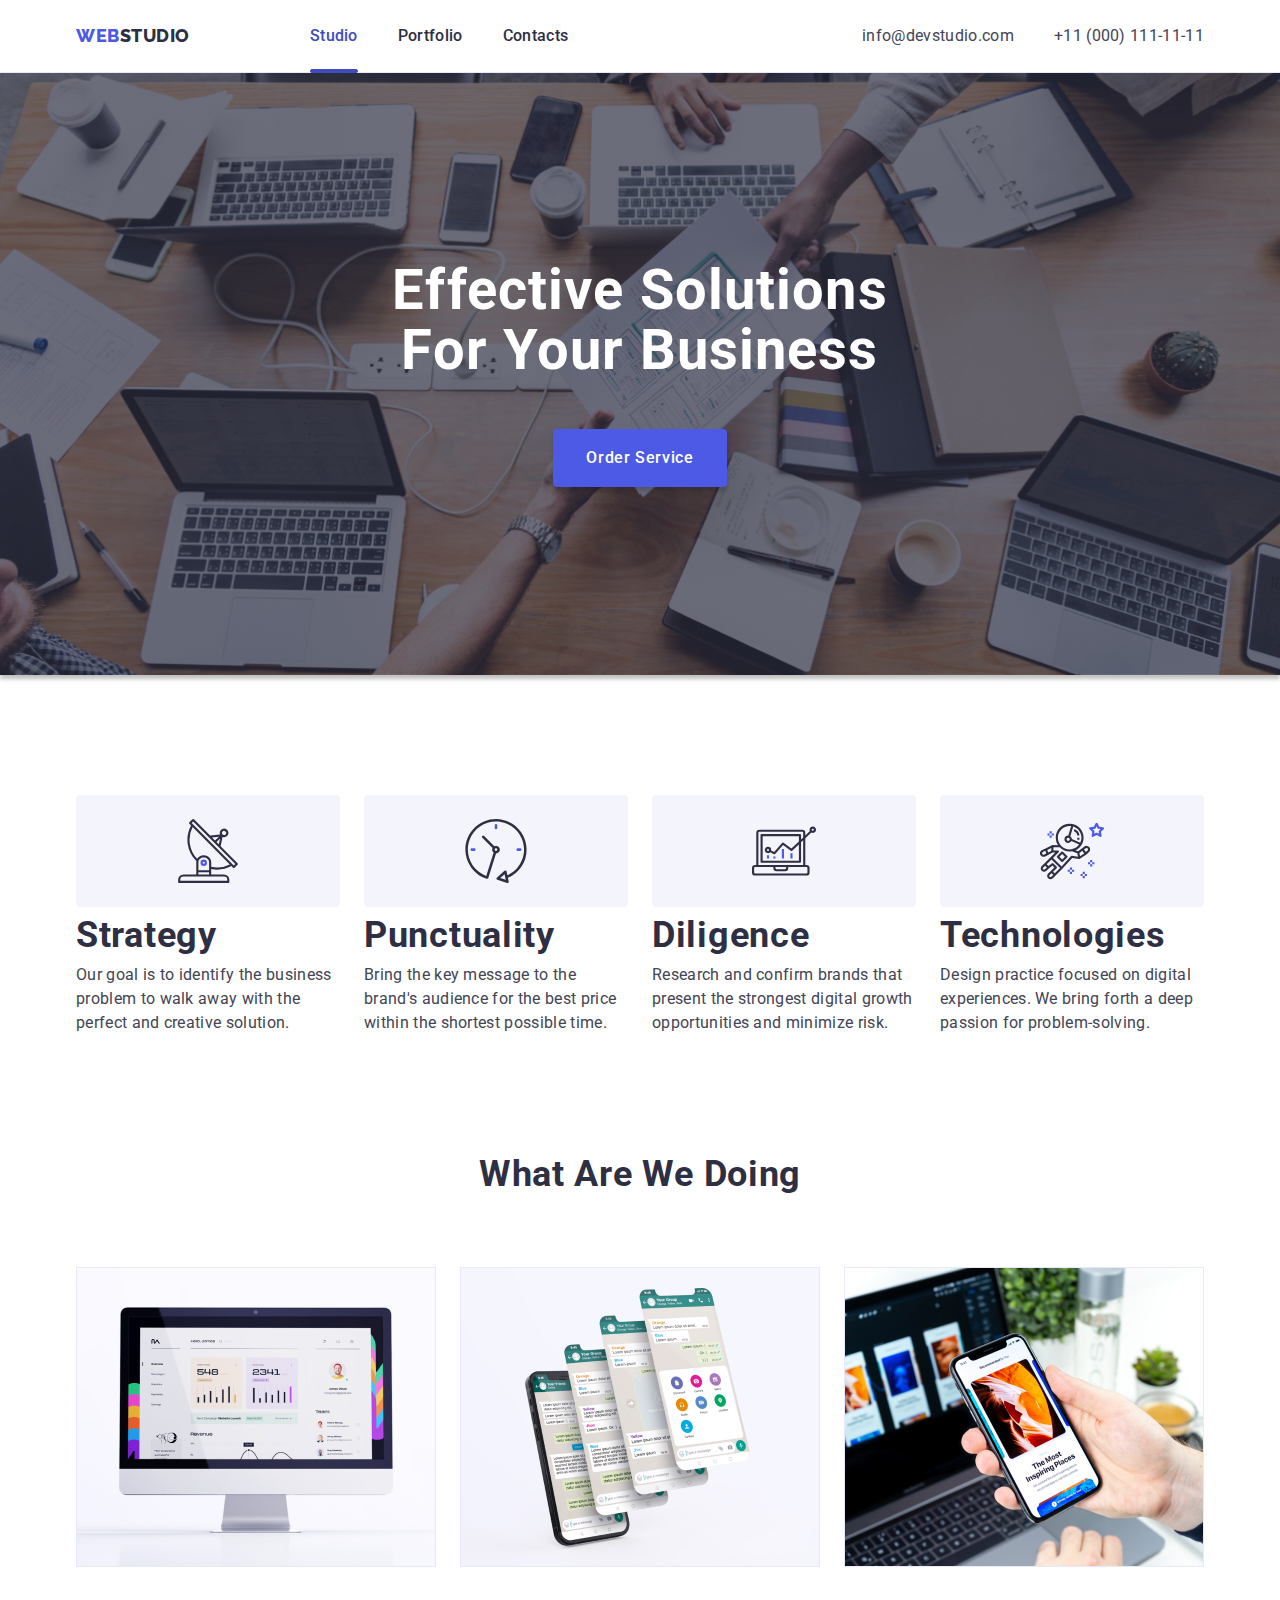
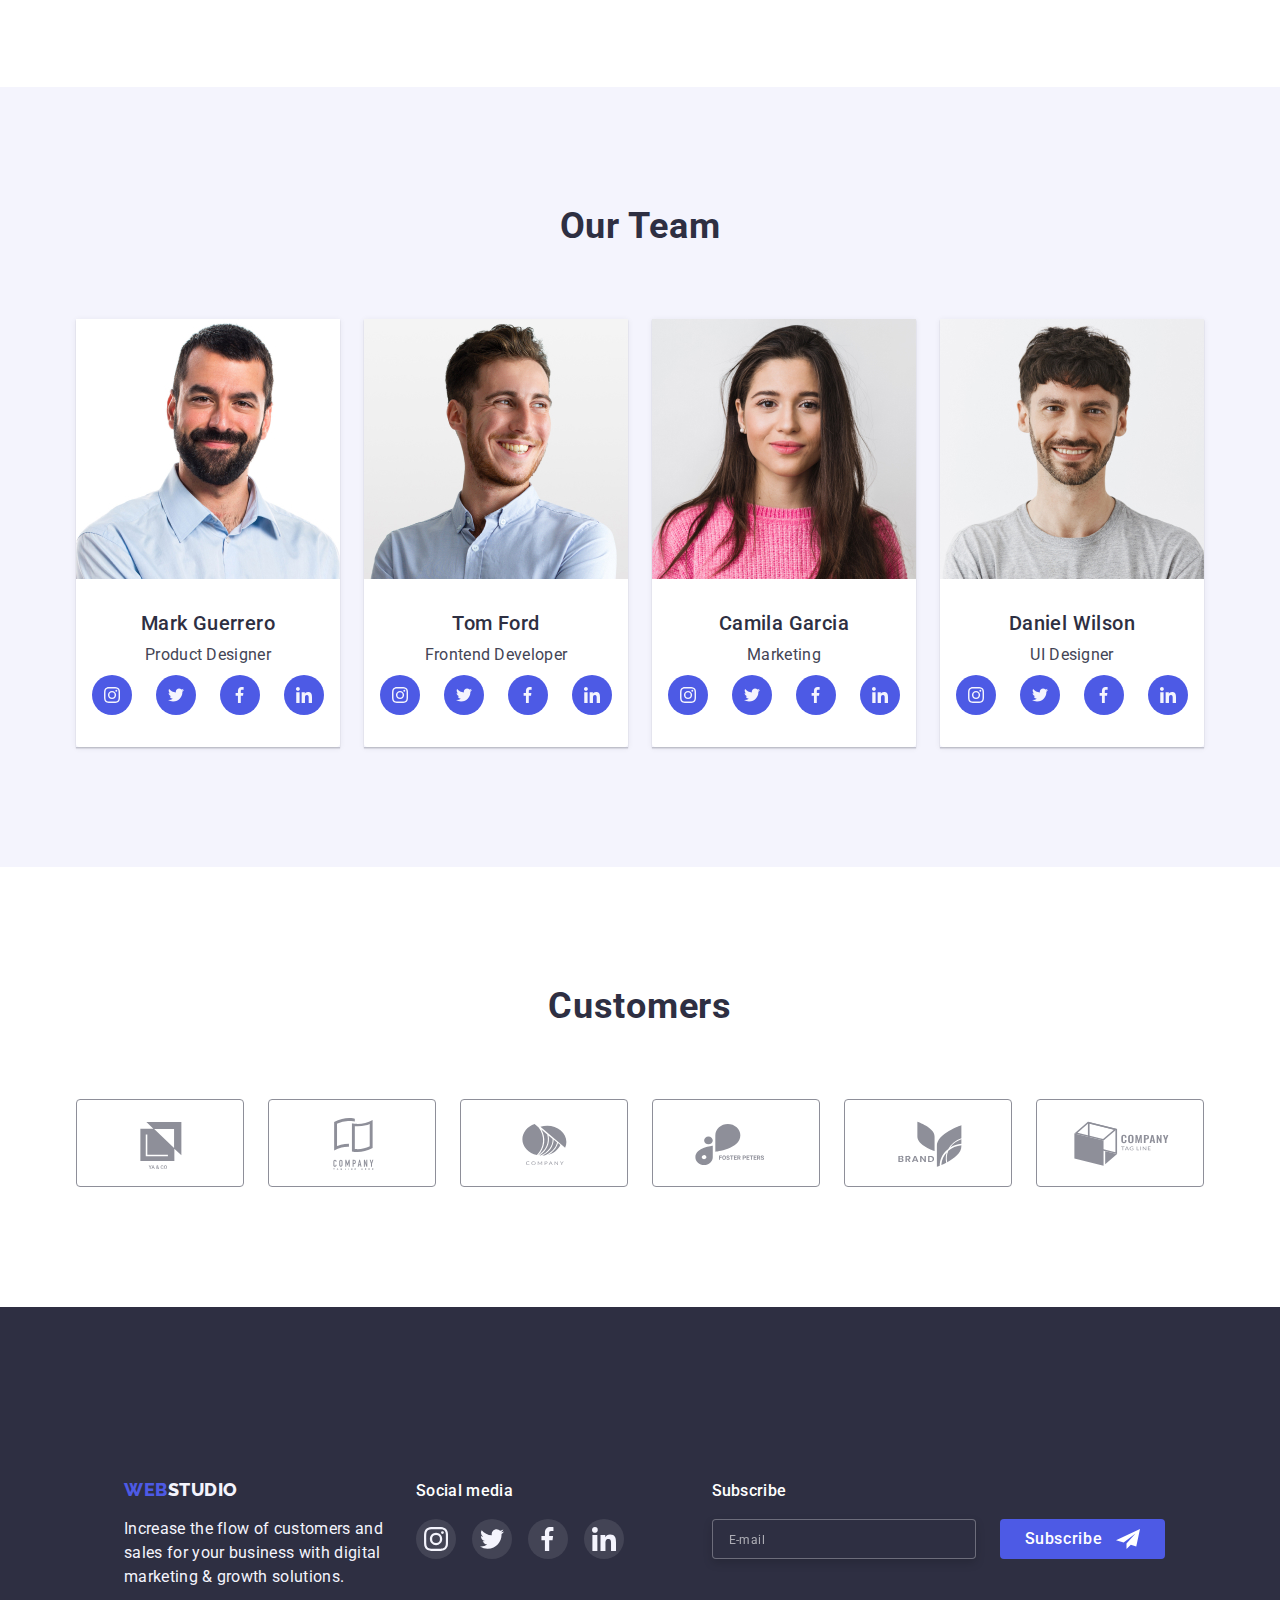
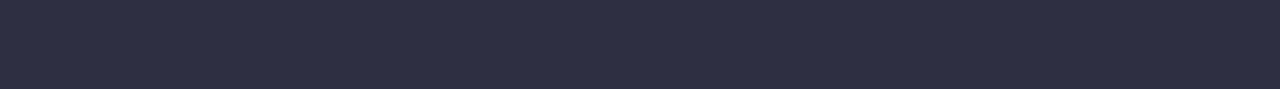
==== commit 402719e6: "done hw7" ====
--- a/index.html
+++ b/index.html
@@ -213,13 +213,37 @@
           <h2 class="title section-title doing-title">What are we doing</h2>
           <ul class="list doing-list">
             <li class="item">
-              <img src="./images/img1.jpg" alt="computer" width="360" />
-            </li>
-            <li class="item">
-              <img src="./images/img2.jpg" alt="cellphone scrins" width="360" />
-            </li>
-            <li class="item">
-              <img src="./images/img3.jpg" alt="cellphone" width="360" />
+              <img
+                srcset="
+                  ./images/desktop/doing/screen@2x.jpg 2x,
+                  ./images/desktop/doing/screen@3x.jpg 3x
+                "
+                src="./images/desktop/doing/screen.jpg"
+                alt="computer"
+                width="360"
+              />
+            </li>
+            <li class="item">
+              <img
+                srcset="
+                  ./images/desktop/doing/mob@2x.jpg 2x,
+                  ./images/desktop/doing/mob@3x.jpg 3x
+                "
+                src="./images/desktop/doing/mob.jpg"
+                alt="screen"
+                width="360"
+              />
+            </li>
+            <li class="item">
+              <img
+                srcset="
+                  ./images/desktop/doing/hand@2x.jpg 2x,
+                  ./images/desktop/doing/hand@3x.jpg 3x
+                "
+                src="./images/desktop/doing/hand.jpg"
+                alt="hand"
+                width="360"
+              />
             </li>
           </ul>
         </div>
@@ -231,7 +255,15 @@
           <h2 class="title section-title">Our Team</h2>
           <ul class="list team-list">
             <li class="item">
-              <img src="./images/team1.jpg" alt="Mark Guerrero" width="264" />
+              <img
+                srcset="
+                  ./images/mobile/team/mark@2x.jpg 2x,
+                  ./images/mobile/team/mark@3x.jpg 3x
+                "
+                src="./images/mobile/team/mark.jpg"
+                alt="Mark Guerrero"
+                width="264"
+              />
               <div class="team-descr">
                 <h3 class="title card-title">Mark Guerrero</h3>
                 <p class="description-paragraph">Product Designer</p>
@@ -268,7 +300,15 @@
               </div>
             </li>
             <li class="item">
-              <img src="./images/team2.jpg" alt="Tom Ford" width="264" />
+              <img
+                srcset="
+                  ./images/mobile/team/tom@2x.jpg 2x,
+                  ./images/mobile/team/tom@3x.jpg 3x
+                "
+                src="./images/mobile/team/tom.jpg"
+                alt="Tom Ford"
+                width="264"
+              />
               <div class="team-descr">
                 <h3 class="title card-title">Tom Ford</h3>
                 <p class="description-paragraph">Frontend Developer</p>
@@ -305,7 +345,15 @@
               </div>
             </li>
             <li class="item">
-              <img src="./images/team3.jpg" alt="Camila Garcia" width="264" />
+              <img
+                srcset="
+                  ./images/mobile/team/camila@2x.jpg 2x,
+                  ./images/mobile/team/camila@3x.jpg 3x
+                "
+                src="./images/mobile/team/camila.jpg"
+                alt="Camila Garcia"
+                width="264"
+              />
               <div class="team-descr">
                 <h3 class="title card-title">Camila Garcia</h3>
                 <p class="description-paragraph">Marketing</p>
@@ -342,7 +390,15 @@
               </div>
             </li>
             <li class="item">
-              <img src="./images/team4.jpg" alt="Daniel Wilson" width="264" />
+              <img
+                srcset="
+                  ./images/mobile/team/daniel@2x.jpg 2x,
+                  ./images/mobile/team/daniel@3x.jpg 3x
+                "
+                src="./images/mobile/team/daniel.jpg"
+                alt="Daniel Wilson"
+                width="264"
+              />
               <div class="team-descr">
                 <h3 class="title card-title">Daniel Wilson</h3>
                 <p class="description-paragraph">UI Designer</p>
--- a/css/styles.css
+++ b/css/styles.css
@@ -150,6 +150,105 @@
     color: var(--secondary-black-color);
 }
 
+
+/*==========================portfolio page============================================ */
+.projects-section {
+    padding-top: 48px;
+    padding-bottom: 48px;
+}
+
+.filter-list {
+    display: flex;
+    margin-bottom: 48px;
+    justify-content: flex-start;
+    flex-direction: row;
+    flex-wrap: wrap;
+}
+
+.filter-list {
+    row-gap: 16px;
+    column-gap: 24px;
+}
+
+.filter-button {
+    padding: 12px 24px;
+    transition: box-shadow var(--duration) var(--timing-function), background-color var(--duration) var(--timing-function), color var(--duration) var(--timing-function);
+}
+
+.filter-button:is(:hover, :focus) {
+    box-shadow: 0px 3px 1px rgba(0, 0, 0, 0.1), 0px 2px 1px rgba(0, 0, 0, 0.08), 0px 2px 2px rgba(0, 0, 0, 0.12);
+}
+
+.projects-list {
+    display: flex;
+    flex-direction: column;
+    flex-wrap: wrap;
+    align-items: center;
+    margin-left: -24px;
+    margin-top: -48px;
+}
+
+.projects-list>.item {
+    display: flex;
+    flex-basis: calc(100% / 3 - 24px);
+    margin-left: 24px;
+    margin-top: 48px;
+}
+
+.project-link {
+    display: block;
+    transition: box-shadow var(--duration) var(--timing-function);
+}
+
+.project-link:is(:hover, :focus) {
+    box-shadow: 0px 1px 6px rgba(46, 47, 66, 0.08), 0px 1px 1px rgba(46, 47, 66, 0.16), 0px 2px 1px rgba(46, 47, 66, 0.08);
+}
+
+.card-descr {
+    padding: 32px 16px 32px 16px;
+    border: 1px solid var(--grey-on-footer-color);
+    border-top: none;
+}
+
+.card-title {
+    margin-bottom: 8px;
+}
+
+.portfolio-thumb {
+    position: relative;
+    overflow: hidden;
+}
+
+.portfolio-overlay {
+    position: absolute;
+    top: 100%;
+    left: 0;
+    width: 100%;
+    height: 100%;
+    padding: 40px 32px;
+    background-color: var(--primary-blue-color);
+    color: var(--secondary-white-color);
+    transition: transform var(--duration) var(--timing-function);
+}
+
+.portfolio-overlay .overlay-text {
+    color: var(--secondary-white-color);
+}
+
+.project-link:is(:hover, :focus) .portfolio-overlay {
+    transform: translateY(-100%);
+}
+
+/*==========================portfolio page============================================ */
+
+
+
+
+
+
+
+
+
 /*--------------------------------------- mobile-header-------------------------------- */
 
 .header {
@@ -326,7 +425,7 @@
     padding-bottom: 100px;
     background-color: var(--primary-black-color);
     text-align: center;
-    background-image: linear-gradient(rgba(46, 47, 66, 0.7), rgba(46, 47, 66, 0.7)), url(../images/people-office.jpg);
+    background-image: linear-gradient(rgba(46, 47, 66, 0.7), rgba(46, 47, 66, 0.7)), url(../images/mobile/hero-mobil.jpg);
     background-repeat: no-repeat;
     background-position: center; 
     background-color: var(--primary-black-color);
@@ -335,6 +434,30 @@
     margin-right: auto;
     box-shadow: 0px 4px 4px rgba(0, 0, 0, 0.25);
 }
+
+    /* -------------------------------------------------------------------- */
+    @media (min-device-pixel-ratio: 2),
+    (-webkit-min-device-pixel-ratio: 2),
+    (min-resolution: 192dpi),
+    (min-resolution: 2dppx) {
+        .hero-section {
+            background-image: linear-gradient(rgba(46, 47, 66, 0.7), rgba(46, 47, 66, 0.7)),
+                url('../images/mobile/hero-mobil-2x.jpg');
+        }
+    }
+
+    @media (min-device-pixel-ratio: 3),
+    (-webkit-min-device-pixel-ratio: 3),
+    (min-resolution: 288dpi),
+    (min-resolution: 3dppx) {
+        .hero-section {
+            background-image: linear-gradient(rgba(46, 47, 66, 0.7), rgba(46, 47, 66, 0.7)),
+                url('../images/mobile/hero-mobil-3x.jpg');
+        }
+    }
+/* -------------------------------------------------------------------- */
+
+
 
 .hero-title {
     max-width: 320px;
--- a/css/tablet.css
+++ b/css/tablet.css
@@ -124,7 +124,29 @@
     .hero-section {
         padding-top: 112px;
         padding-bottom: 112px;
-    }
+        background-image: linear-gradient(rgba(46, 47, 66, 0.7), rgba(46, 47, 66, 0.7)), url('../images/tablet/hero-tablet.jpg');
+    }
+    
+        @media (min-device-pixel-ratio: 2),
+        (-webkit-min-device-pixel-ratio: 2),
+        (min-resolution: 192dpi),
+        (min-resolution: 2dppx) {
+            .hero-section {
+                background-image: linear-gradient(rgba(46, 47, 66, 0.7), rgba(46, 47, 66, 0.7)),
+                    url('../images/tablet/hero-tablet-2x.jpg');
+            }
+        }
+
+        @media (min-device-pixel-ratio: 3),
+        (-webkit-min-device-pixel-ratio: 3),
+        (min-resolution: 288dpi),
+        (min-resolution: 3dppx) {
+            .hero-section {
+                background-image: linear-gradient(rgba(46, 47, 66, 0.7), rgba(46, 47, 66, 0.7)),
+                    url('../images/tablet/hero-tablet-3x.jpg');
+            }
+        }
+
 
     .hero-title {
         margin: 0 auto 40px auto;
--- a/css/desktop.css
+++ b/css/desktop.css
@@ -16,7 +16,29 @@
     .hero-section {
         padding-top: 188px;
         padding-bottom: 188px;
+        background-image: linear-gradient(rgba(46, 47, 66, 0.7), rgba(46, 47, 66, 0.7)), url('../images/desktop/hero-desktop.jpg');
     }
+
+    @media (min-device-pixel-ratio: 2),
+    (-webkit-min-device-pixel-ratio: 2),
+    (min-resolution: 192dpi),
+    (min-resolution: 2dppx) {
+        .hero-section {
+            background-image: linear-gradient(rgba(46, 47, 66, 0.7), rgba(46, 47, 66, 0.7)),
+                url('../images/desktop/hero-desktop-2x.jpg');
+        }
+    }
+
+    @media (min-device-pixel-ratio: 3),
+    (-webkit-min-device-pixel-ratio: 3),
+    (min-resolution: 288dpi),
+    (min-resolution: 3dppx) {
+        .hero-section {
+            background-image: linear-gradient(rgba(46, 47, 66, 0.7), rgba(46, 47, 66, 0.7)),
+                url('../images/desktop/hero-desktop-3x.jpg');
+        }
+    }
+
 
     .hero-title {
         margin: 0 auto 48px auto;
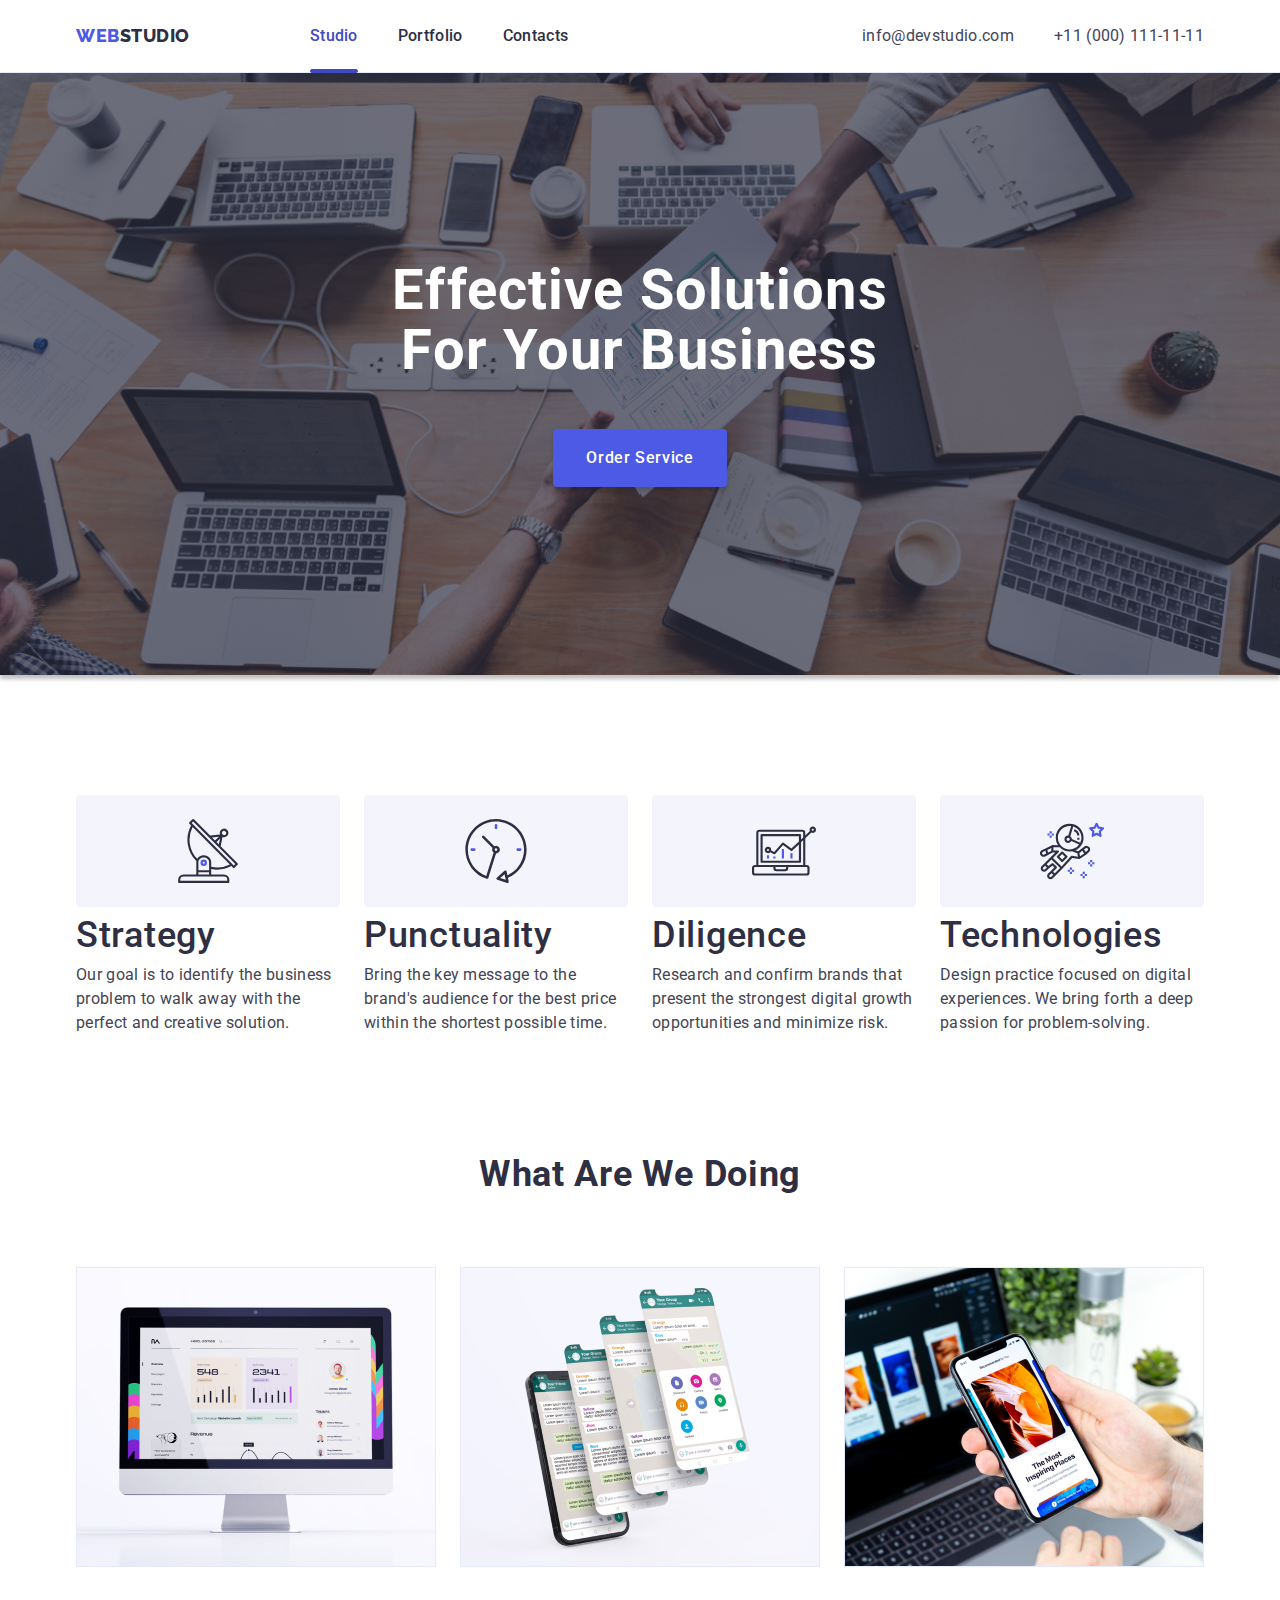
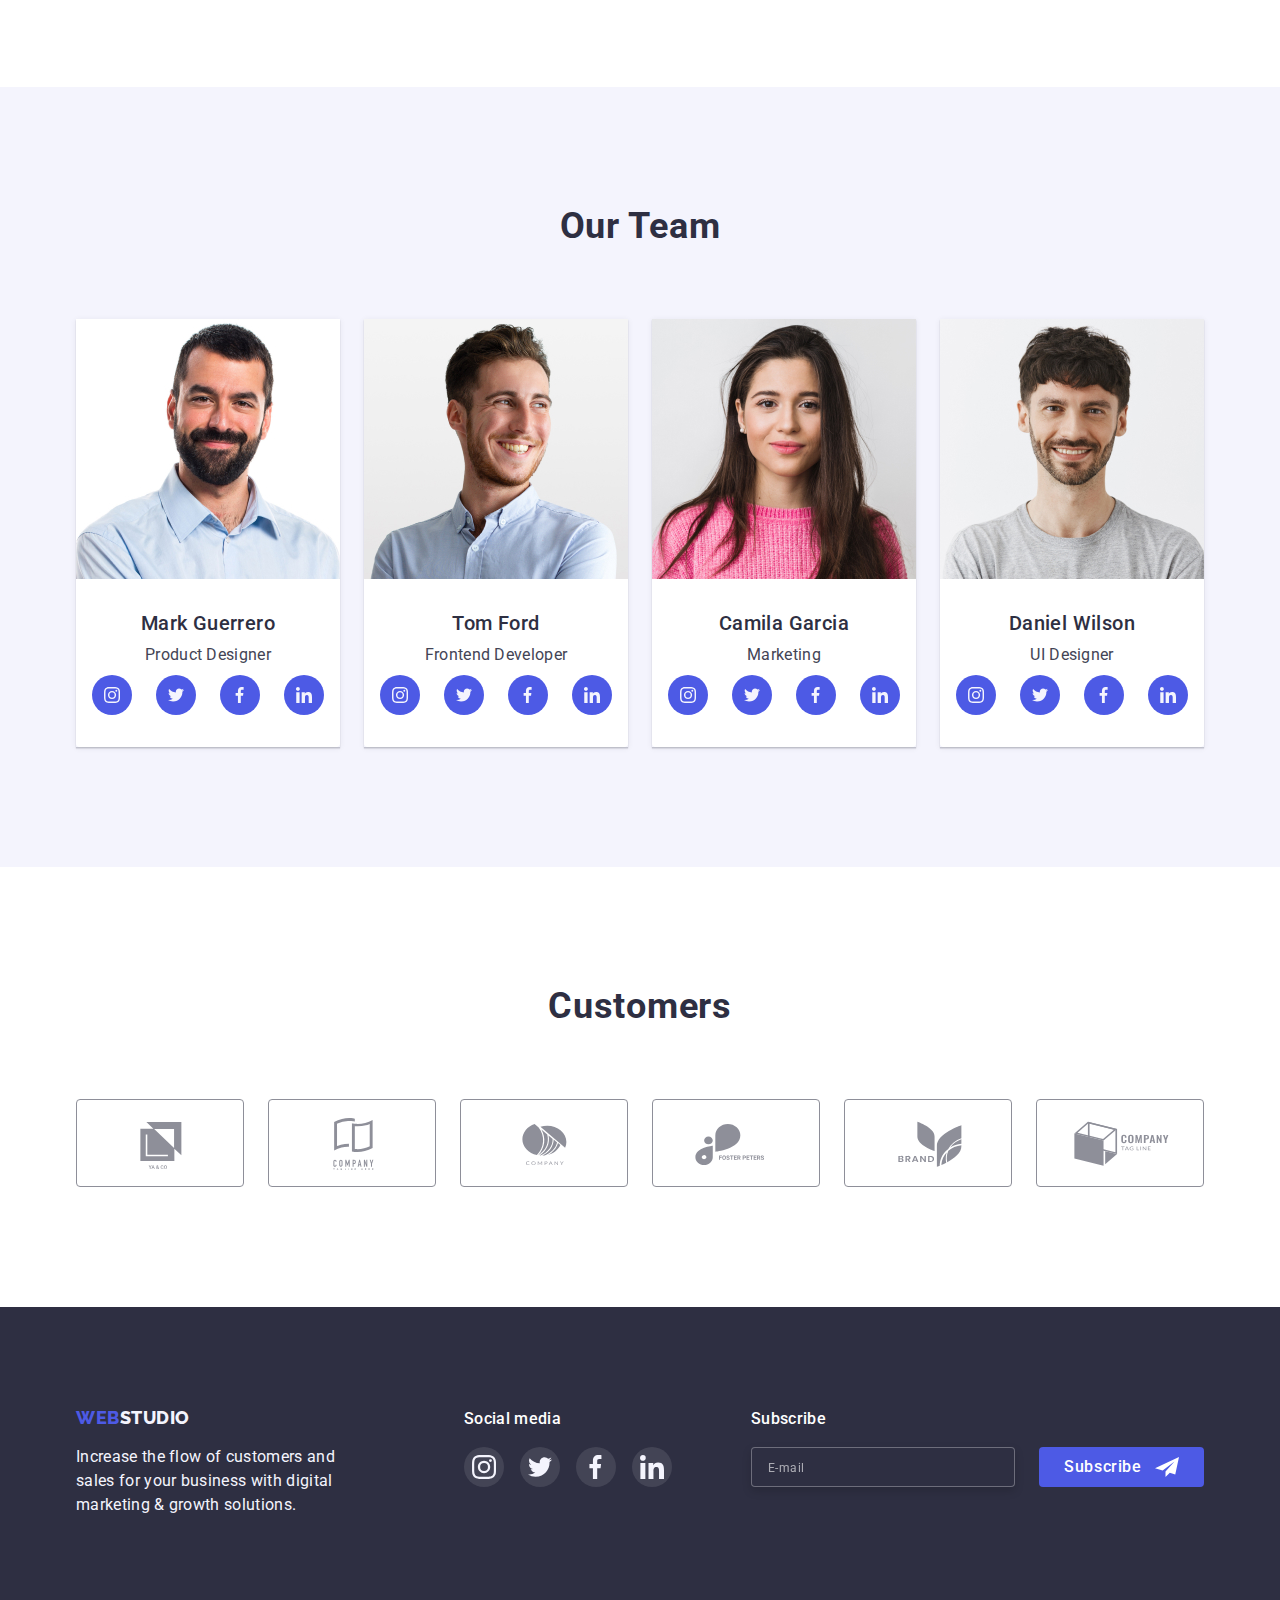
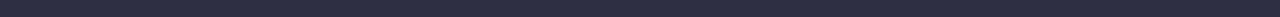
==== commit dbb61d1c: "fixed hw-7" ====
--- a/index.html
+++ b/index.html
@@ -633,11 +633,11 @@
             class="modal-form-check visually-hidden"
           />
           <label for="user-policy" class="modal-form-check-desc"
-            >I accept the terms and conditions of the&nbsp;<a
+            ><span>I accept the terms and conditions of the&nbsp;<a
               href=""
               class="modal-policy-link"
               >Privacy Policy</a
-            ></label
+            ></span></label
           >
           <button class="modal-form-submit button" type="submit">Send</button>
         </form>
--- a/css/styles.css
+++ b/css/styles.css
@@ -275,7 +275,7 @@
     color: var(--secondary-white-color);
 }
 
-@media screen and (max-width: 767px) {
+@media screen and (max-width: 768px) {
 
 .address-list, .nav-list {
     display: none;
@@ -309,8 +309,6 @@
     left: 0;
     background-color: var(--primary-white-color);
     z-index: 100;
-    padding-top: 80px;
-    padding-bottom: 40px;
     overflow: hidden;
     opacity: 0;
     visibility: hidden;
@@ -325,16 +323,23 @@
 }
 
 .mobile-menu-container {
+    position: relative;
     height: 100%;
     display: flex;
     flex-direction: column;
     justify-content: space-between;
+    padding-top: 80px;
+    padding-bottom: 40px;
+    overflow: scroll;
+    padding-left: 25px;
+    padding-right: 25px;
 }
 
 .mobile-menu-close {
     position: absolute;
     top: 24px;
     right: 24px;
+    font-size: 0;
     background: var(--grey-on-footer-color);
     color: #000;
     border: 1px solid rgba(0, 0, 0, 0.1);
@@ -365,12 +370,12 @@
     margin-bottom: 40px;
 }
 
-.mobile.contact-list {
-    margin-bottom: 48px;
-}
-
 .mobile.contact-list .item {
     margin-bottom: 40px;
+}
+
+.mobile-address {
+    margin-bottom: 48px;
 }
 
 .mobile.contact-list:first-child {
@@ -390,6 +395,7 @@
     line-height: 1.2;
     letter-spacing: 0.02em;
     text-transform: none;
+    margin-bottom: 0;
 }
 
 .mail .link {
@@ -406,7 +412,7 @@
     column-gap: 56px;
 }
 
-@media screen and (min-width: 320px) and (max-width: 479px) {
+@media screen and (max-width: 320px) {
     .mobile.social-media-list {
         column-gap: 25px;
     }
@@ -415,14 +421,44 @@
         font-size: 25px;
     }
 }
+
+@media screen and (min-width: 320px) {
+    .mobile.social-media-list {
+        column-gap: 35px;
+    }
+
+    .mobile.contact-list .number {
+        font-size: 30px;
+    }
+}
+
+@media screen and (min-width: 428px) {
+    .mobile.social-media-list {
+        column-gap: 40px;
+    }
+
+    .mobile.contact-list .number {
+        font-size: 36px;
+    }
+}
+
+@media screen and (min-width: 480px) {
+    .mobile.social-media-list {
+        column-gap: 56px;
+    }
+
+    .mobile.contact-list .number {
+        font-size: 36px;
+    }
+}
 }
 
 
 
 /* hero */
 .hero-section {
-    padding-top: 100px;
-    padding-bottom: 100px;
+    padding-top: 112px;
+    padding-bottom: 112px;
     background-color: var(--primary-black-color);
     text-align: center;
     background-image: linear-gradient(rgba(46, 47, 66, 0.7), rgba(46, 47, 66, 0.7)), url(../images/mobile/hero-mobil.jpg);
@@ -461,10 +497,14 @@
 
 .hero-title {
     max-width: 320px;
-    margin: 0 auto 48px auto;
+    margin: 0 auto 72px auto;
     color: var(--primary-white-color);
     text-transform: capitalize;
     text-align: center;
+    font-weight: 700;
+    font-size: 36px;
+    line-height: 1.11;
+    letter-spacing: 0.02em;
 }
 
 .hero-button {
@@ -625,7 +665,7 @@
 }
 
 .modal-form-check-desc::before {
-    display: block;
+    display: flex;
     width: 16px;
     height: 16px;
     content: '';
@@ -633,6 +673,7 @@
     border-radius: 2px;
     margin-right: 8px;
     transition: background-color var(--duration) var(--timing-function);
+    flex-shrink: 0;
 }
 
 .modal-form-check:checked+.modal-form-check-desc::before {
@@ -700,7 +741,7 @@
 .advantages-list {
     display: flex;
     flex-direction: column;
-    row-gap: 24px;
+    row-gap: 72px;
 }
 .advantages-list .item {
     flex-basis: calc((100% - 72px) / 4);
@@ -765,7 +806,7 @@
 
 .description-paragraph {
     margin-top: 8px;
-    font-weight: 400;
+    font-weight: 500;
 }
 
 .social-media-list {
@@ -846,6 +887,13 @@
     justify-content: center;
 }
 
+.footer-left-column {
+    display: flex;
+    align-items: center;
+    justify-content: center;
+    flex-direction: column;
+}
+
 .footer-logo {
     color: var(--secondary-white-color);
 }
@@ -863,7 +911,7 @@
 }
 
 .footer-social-media-div {
-    margin: 0 auto;
+    margin: 72px auto 0 auto;
 }
 
 .footer-social-media-descr {
@@ -874,7 +922,6 @@
     font-size: 16px;
     line-height: 1.5;
     text-align: center;
-    margin-top: 72px;
 }
 
 .footer-social-media-list {
@@ -910,12 +957,11 @@
 }
 
 .footer-form {
-    margin-left: auto;
     display: flex;
     flex-direction: column;
     align-items: center;
     row-gap: 16px;
-    margin: 72px auto 96px auto;
+    margin: 72px auto 0 auto;
     width: 100%;
 }
 
--- a/css/mobile.css
+++ b/css/mobile.css
@@ -37,4 +37,32 @@
     /* customers-section */
 
     /* footer */
-}+}
+
+@media screen and (min-width: 428px) {
+    .hero-section {
+        padding-top: 112px;
+        padding-bottom: 112px;
+        background-image: linear-gradient(rgba(46, 47, 66, 0.7), rgba(46, 47, 66, 0.7)), url('../images/tablet/hero-tablet.jpg');
+    }
+    
+        @media (min-device-pixel-ratio: 2),
+        (-webkit-min-device-pixel-ratio: 2),
+        (min-resolution: 192dpi),
+        (min-resolution: 2dppx) {
+            .hero-section {
+                background-image: linear-gradient(rgba(46, 47, 66, 0.7), rgba(46, 47, 66, 0.7)),
+                    url('../images/tablet/hero-tablet-2x.jpg');
+            }
+        }
+
+        @media (min-device-pixel-ratio: 3),
+        (-webkit-min-device-pixel-ratio: 3),
+        (min-resolution: 288dpi),
+        (min-resolution: 3dppx) {
+            .hero-section {
+                background-image: linear-gradient(rgba(46, 47, 66, 0.7), rgba(46, 47, 66, 0.7)),
+                    url('../images/tablet/hero-tablet-3x.jpg');
+            }
+        }
+    }--- a/css/tablet.css
+++ b/css/tablet.css
@@ -94,13 +94,11 @@
     
         .contact-list .link {
             font-weight: 400;
-            font-size: 16px;
-            line-height: 1.5;
-            letter-spacing: 0.02em;
+            font-size: 12px;
+            line-height: 1.33;
+            letter-spacing: 0.04em;
             font-style: normal;
             color: var(--secondary-black-color);
-            padding-top: 24px;
-            padding-bottom: 24px;
             transition: color var(--duration) var(--timing-function);
         }
     
@@ -122,31 +120,30 @@
 
 
     .hero-section {
-        padding-top: 112px;
-        padding-bottom: 112px;
-        background-image: linear-gradient(rgba(46, 47, 66, 0.7), rgba(46, 47, 66, 0.7)), url('../images/tablet/hero-tablet.jpg');
-    }
-    
-        @media (min-device-pixel-ratio: 2),
-        (-webkit-min-device-pixel-ratio: 2),
-        (min-resolution: 192dpi),
-        (min-resolution: 2dppx) {
-            .hero-section {
-                background-image: linear-gradient(rgba(46, 47, 66, 0.7), rgba(46, 47, 66, 0.7)),
-                    url('../images/tablet/hero-tablet-2x.jpg');
-            }
-        }
-
-        @media (min-device-pixel-ratio: 3),
-        (-webkit-min-device-pixel-ratio: 3),
-        (min-resolution: 288dpi),
-        (min-resolution: 3dppx) {
-            .hero-section {
-                background-image: linear-gradient(rgba(46, 47, 66, 0.7), rgba(46, 47, 66, 0.7)),
-                    url('../images/tablet/hero-tablet-3x.jpg');
-            }
-        }
-
+        padding-top: 188px;
+        padding-bottom: 188px;
+        background-image: linear-gradient(rgba(46, 47, 66, 0.7), rgba(46, 47, 66, 0.7)), url('../images/desktop/hero-desktop.jpg');
+    }
+
+    @media (min-device-pixel-ratio: 2),
+    (-webkit-min-device-pixel-ratio: 2),
+    (min-resolution: 192dpi),
+    (min-resolution: 2dppx) {
+        .hero-section {
+            background-image: linear-gradient(rgba(46, 47, 66, 0.7), rgba(46, 47, 66, 0.7)),
+                url('../images/desktop/hero-desktop-2x.jpg');
+        }
+    }
+
+    @media (min-device-pixel-ratio: 3),
+    (-webkit-min-device-pixel-ratio: 3),
+    (min-resolution: 288dpi),
+    (min-resolution: 3dppx) {
+        .hero-section {
+            background-image: linear-gradient(rgba(46, 47, 66, 0.7), rgba(46, 47, 66, 0.7)),
+                url('../images/desktop/hero-desktop-3x.jpg');
+        }
+    }
 
     .hero-title {
         margin: 0 auto 40px auto;
@@ -189,6 +186,10 @@
     }
 
     /* our team section */
+
+    .team-section .container, .customers-section .container, .footer-container {
+        width: 582px;
+    }
 
     .team-section {
         padding-bottom: 104px;
@@ -215,21 +216,29 @@
         column-gap: 24px;
     }
 
+    .customers-list-item {
+        width: 168px;
+    }
+
     /* footer */
 
     .footer-section {
-        padding-left: 96px;
+        /* padding-left: 96px; */
+    }
+
+    .footer-left-column {
+        align-items: flex-start;
     }
 
     .footer-container {
         align-items: baseline;
         flex-direction: row;
         flex-wrap: wrap;
-        justify-content: center;
+        justify-content: flex-start;
     }
 
     .footer-social-media-div {
-        margin: 0 auto 0 24px;
+        margin: 0 0 0 24px;
     }
 
     .footer-social-media-descr {
@@ -241,7 +250,7 @@
         flex-direction: row;
         align-items: end;
         row-gap: 16px;
-        margin: 72px auto 0 0;
+        margin: 72px 0 0 0;
         width: auto;
     }
 
@@ -261,5 +270,4 @@
     .footer-form button[type='submit'] {
         margin-left: 24px;
     }
-
 }--- a/css/desktop.css
+++ b/css/desktop.css
@@ -7,6 +7,13 @@
 
     .contact-list {
         flex-direction: row;
+    }
+
+    .contact-list .link {
+        font-weight: 400;
+        font-size: 16px;
+        line-height: 1.5;
+        letter-spacing: 0.02em;
     }
 
     .contact-list .item+.item {
@@ -75,6 +82,7 @@
 
     .advantages-list .advantages-title {
         margin-bottom: 8px;
+        font-weight: 500;
     }
 
     .advantages-icon-thumb {
@@ -138,6 +146,12 @@
 
     .customers-list {
         flex-wrap: nowrap;
+
+    }
+
+    .customers-section .container {
+        width: 1158px;
+        max-width: 1158px;
     }
 
     .customers-list-item {
@@ -149,6 +163,19 @@
     .footer-section {
         padding-top: 100px;
         padding-bottom: 100px;
+        padding-left: 0;
+    }
+
+    .footer-form {
+        margin: 0 0 0 auto;
+    }
+
+    .footer-left-column {
+        margin-right: 120px;
+    }
+
+    .footer-social-media-div {
+        margin: 0 0 0 0;
     }
 
 }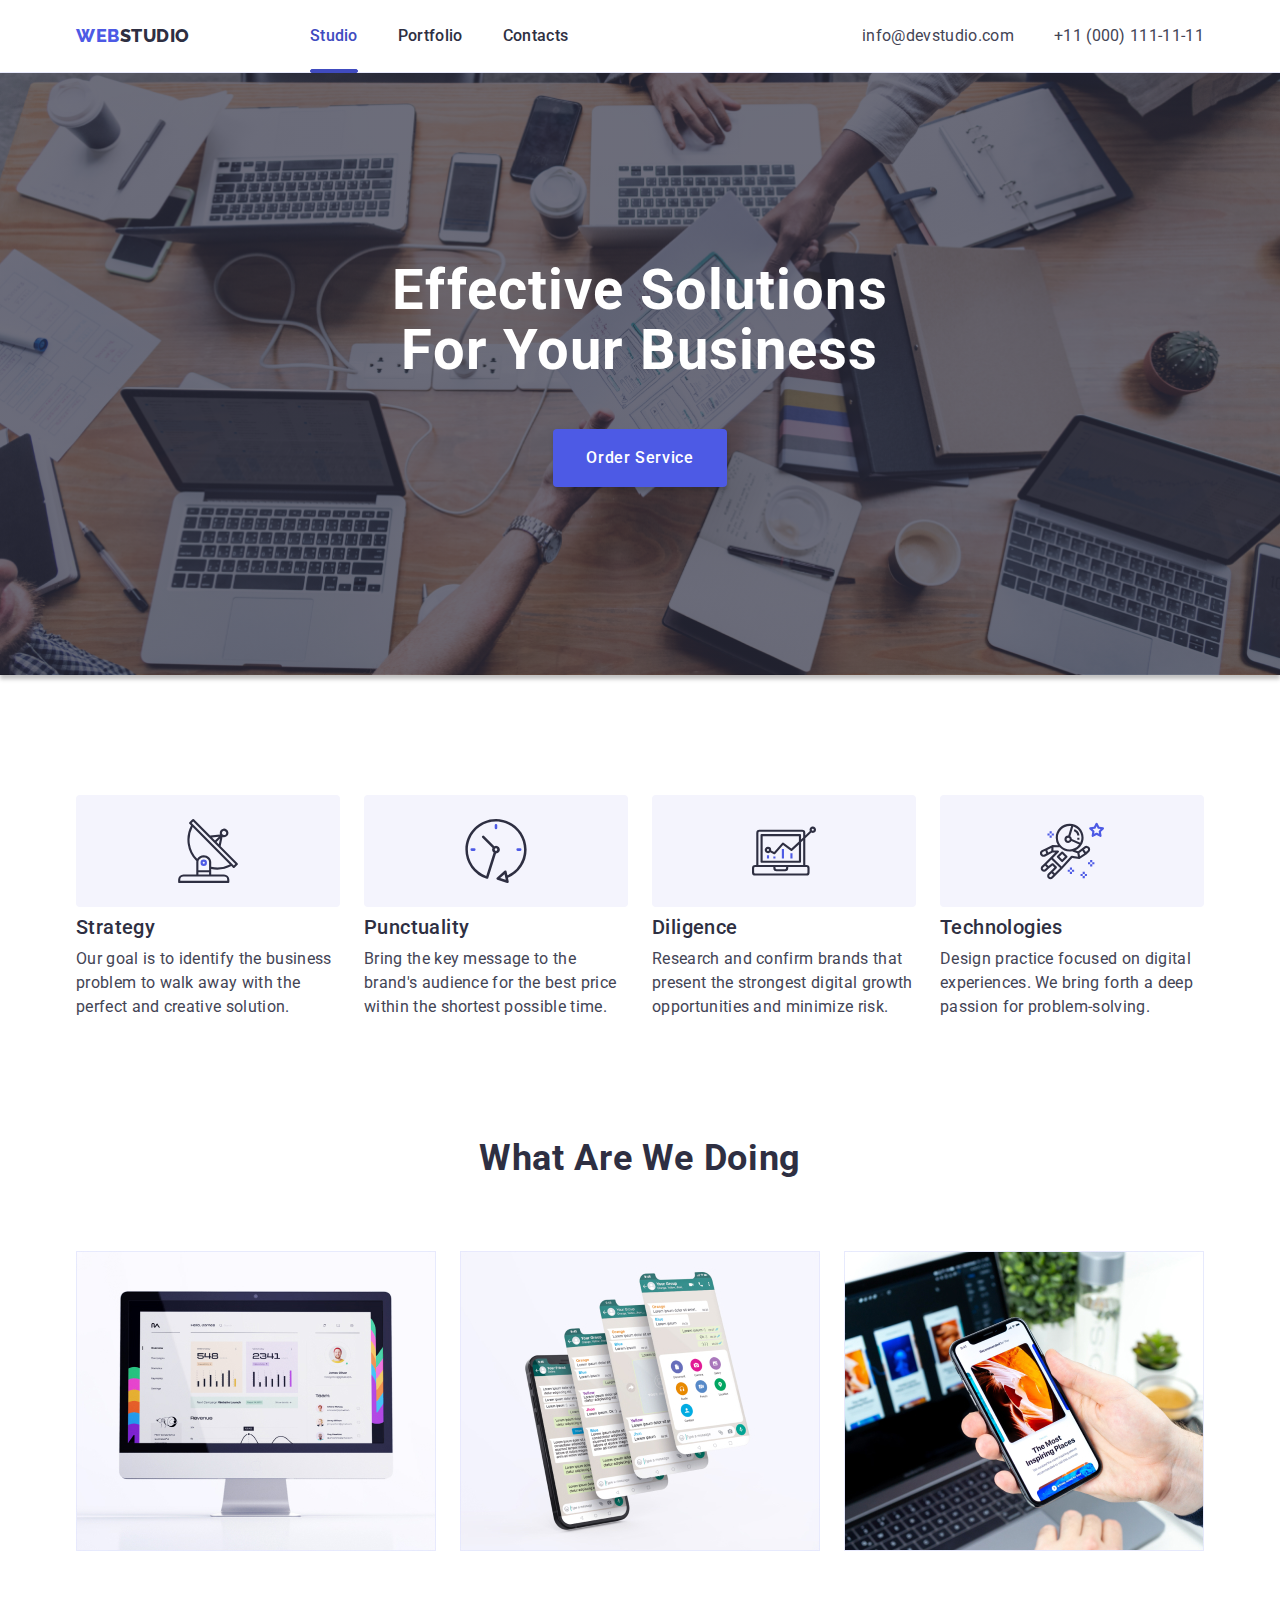
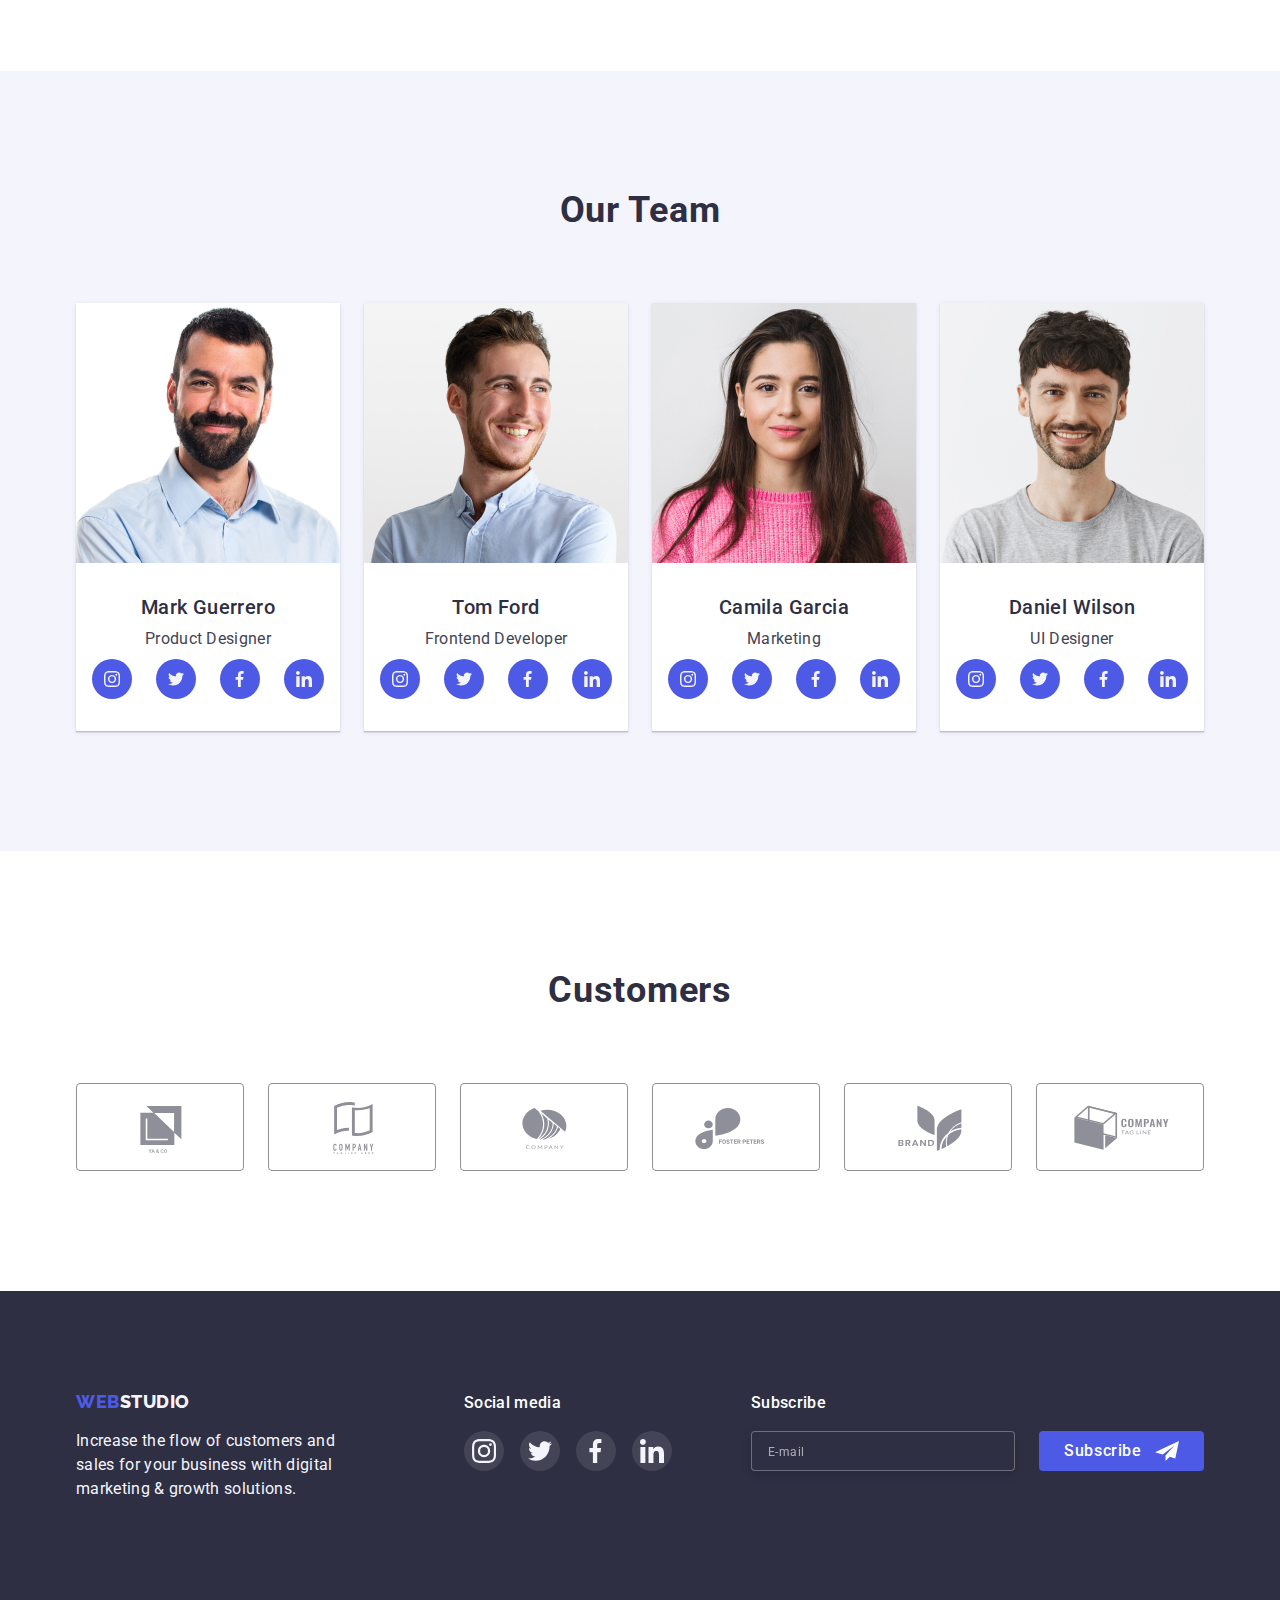
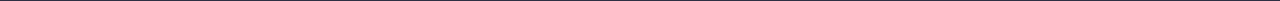
==== commit 8fb3cb8b: "finished portfolio" ====
--- a/index.html
+++ b/index.html
@@ -633,11 +633,13 @@
             class="modal-form-check visually-hidden"
           />
           <label for="user-policy" class="modal-form-check-desc"
-            ><span>I accept the terms and conditions of the&nbsp;<a
-              href=""
-              class="modal-policy-link"
-              >Privacy Policy</a
-            ></span></label
+            ><span
+              >I accept the terms and conditions of the&nbsp;<a
+                href=""
+                class="modal-policy-link"
+                >Privacy Policy</a
+              ></span
+            ></label
           >
           <button class="modal-form-submit button" type="submit">Send</button>
         </form>
--- a/css/styles.css
+++ b/css/styles.css
@@ -172,6 +172,10 @@
 
 .filter-button {
     padding: 12px 24px;
+    font-weight: 500;
+    font-size: 16px;
+    line-height: 1.5;
+    letter-spacing: 0.04em;
     transition: box-shadow var(--duration) var(--timing-function), background-color var(--duration) var(--timing-function), color var(--duration) var(--timing-function);
 }
 
@@ -184,15 +188,15 @@
     flex-direction: column;
     flex-wrap: wrap;
     align-items: center;
-    margin-left: -24px;
-    margin-top: -48px;
+    /* margin-left: -24px;
+    margin-top: -48px; */
 }
 
 .projects-list>.item {
     display: flex;
     flex-basis: calc(100% / 3 - 24px);
-    margin-left: 24px;
-    margin-top: 48px;
+    /* margin-left: 24px;
+    margin-top: 48px; */
 }
 
 .project-link {
@@ -210,8 +214,23 @@
     border-top: none;
 }
 
-.card-title {
+.card-descr .card-title {
+    text-align: left;
+    margin-left: 0;
     margin-bottom: 8px;
+    font-weight: 500;
+    font-size: 20px;
+    line-height: 1.2;
+    letter-spacing: 0.02em;
+    color: var(--primary-black-color);
+}
+
+.card-descr .description-paragraph {
+    font-style: normal;
+    font-weight: 400;
+    font-size: 16px;
+    line-height: 1.5;
+    letter-spacing: 0.02em;
 }
 
 .portfolio-thumb {
@@ -709,6 +728,7 @@
     margin: 0 auto;
     border: none;
     padding: 16px 32px;
+    border: 1px solid transparent;
     border-radius: 4px;
     min-width: 169px;
     box-shadow: 0px 4px 4px rgba(0, 0, 0, 0.15);
--- a/css/tablet.css
+++ b/css/tablet.css
@@ -120,8 +120,8 @@
 
 
     .hero-section {
-        padding-top: 188px;
-        padding-bottom: 188px;
+        padding-top: 110px;
+        padding-bottom: 110px;
         background-image: linear-gradient(rgba(46, 47, 66, 0.7), rgba(46, 47, 66, 0.7)), url('../images/desktop/hero-desktop.jpg');
     }
 
@@ -222,10 +222,6 @@
 
     /* footer */
 
-    .footer-section {
-        /* padding-left: 96px; */
-    }
-
     .footer-left-column {
         align-items: flex-start;
     }
@@ -270,4 +266,29 @@
     .footer-form button[type='submit'] {
         margin-left: 24px;
     }
+
+    /*-------------------------------- portfolio------------------------------------ */
+        .projects-section {
+            padding-top: 71px;
+            padding-bottom: 96px;
+        }
+
+        .filter-list {
+            margin-bottom: 56px;
+            justify-content: center;
+        }
+
+        .projects-list {
+            flex-direction: row;
+            flex-wrap: wrap;
+            /* align-items: center; */
+            column-gap: 24px;
+            row-gap: 72px;
+            margin: 0;
+        }  
+        
+        .projects-list>.item {
+            display: flex;
+            flex-basis: calc(100% / 2 - 24px);
+        }
 }--- a/css/desktop.css
+++ b/css/desktop.css
@@ -83,6 +83,9 @@
     .advantages-list .advantages-title {
         margin-bottom: 8px;
         font-weight: 500;
+        font-size: 20px;
+        line-height: 1.2;
+        letter-spacing: 0.02em;
     }
 
     .advantages-icon-thumb {
@@ -117,6 +120,10 @@
 
     /* our team section */
 
+    .team-section .container {
+        width: 1158px;
+    }
+
     .team-section {
         padding-top: 120px;
         padding-bottom: 120px;
@@ -178,4 +185,23 @@
         margin: 0 0 0 0;
     }
 
+    /*-------------------------------- portfolio------------------------------------ */
+    .projects-section {
+        padding-top: 96px;
+        padding-bottom: 120px;
+    }
+
+    .filter-list {
+        margin-bottom: 72px;
+    }
+
+    .projects-list {
+        column-gap: 24px;
+        row-gap: 48px;
+    }
+
+    .projects-list>.item {
+        flex-basis: calc(100% / 3 - 24px);
+    }
+
 }